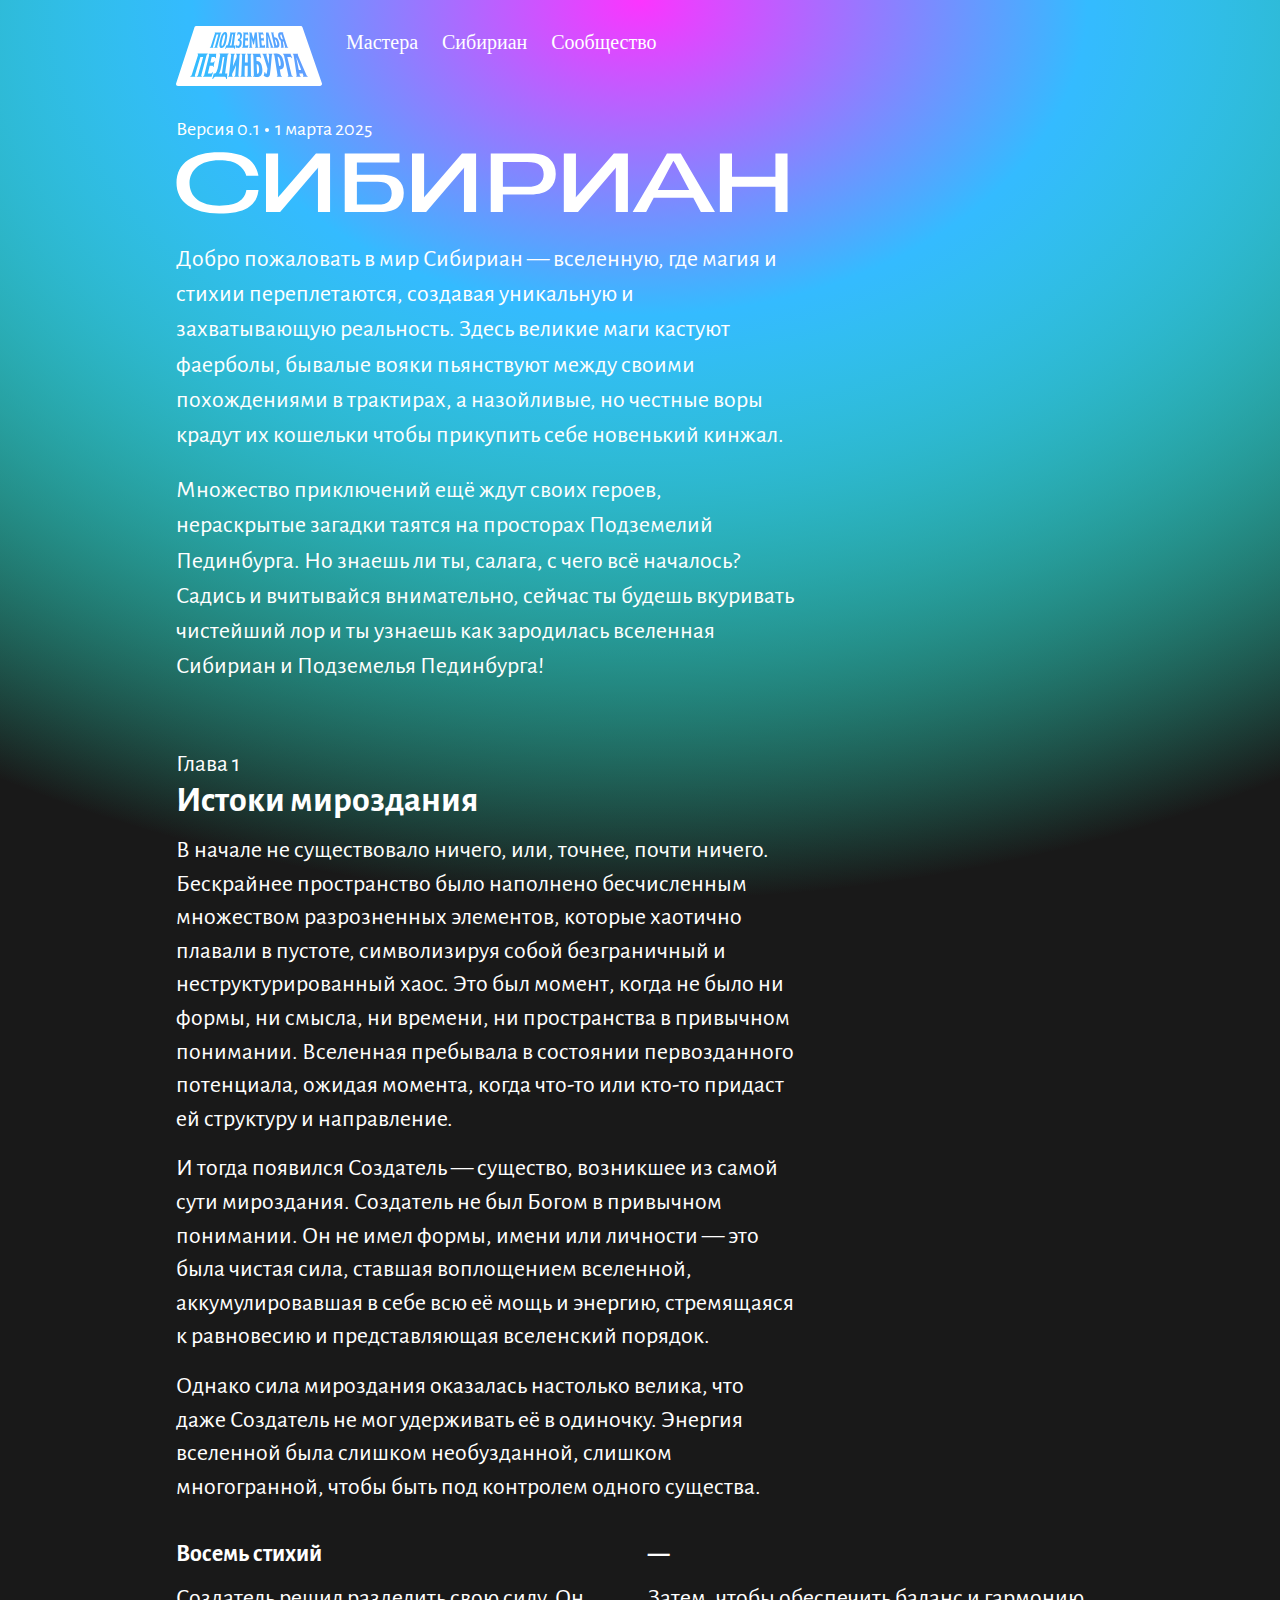
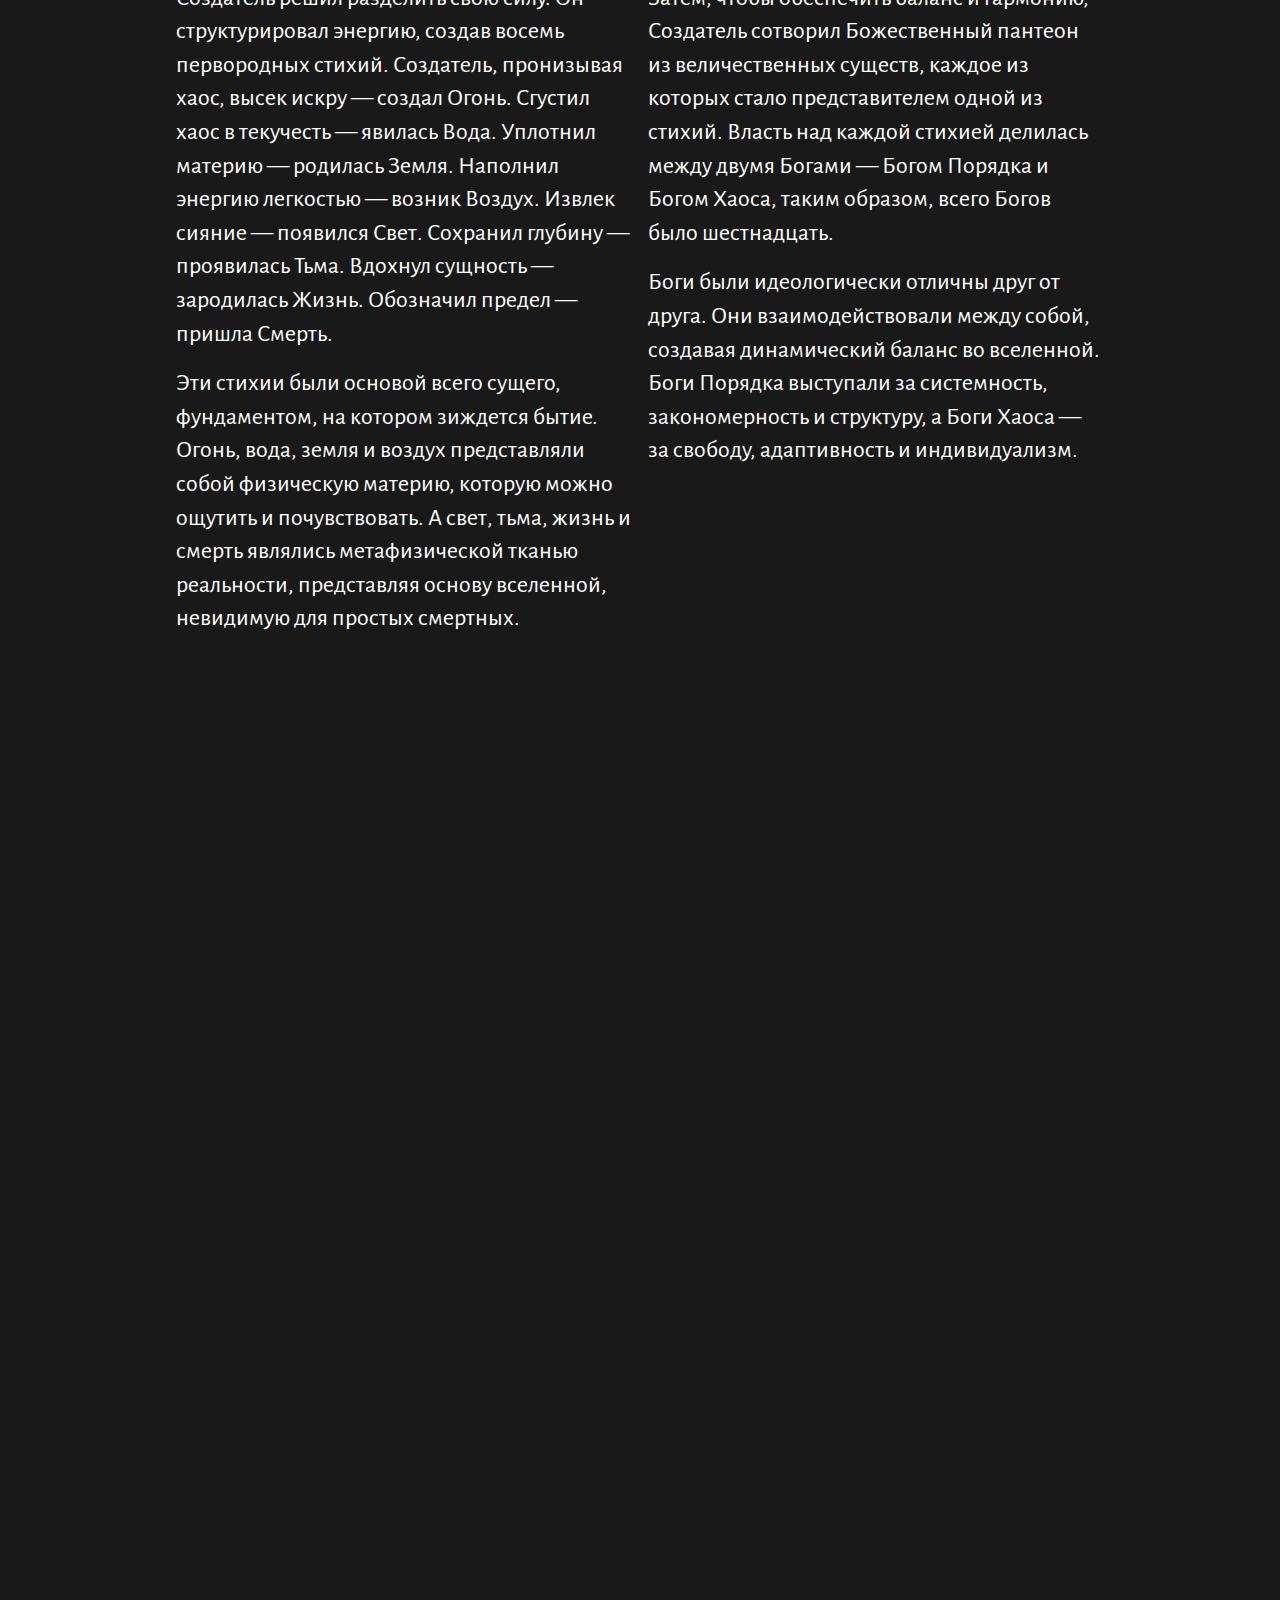
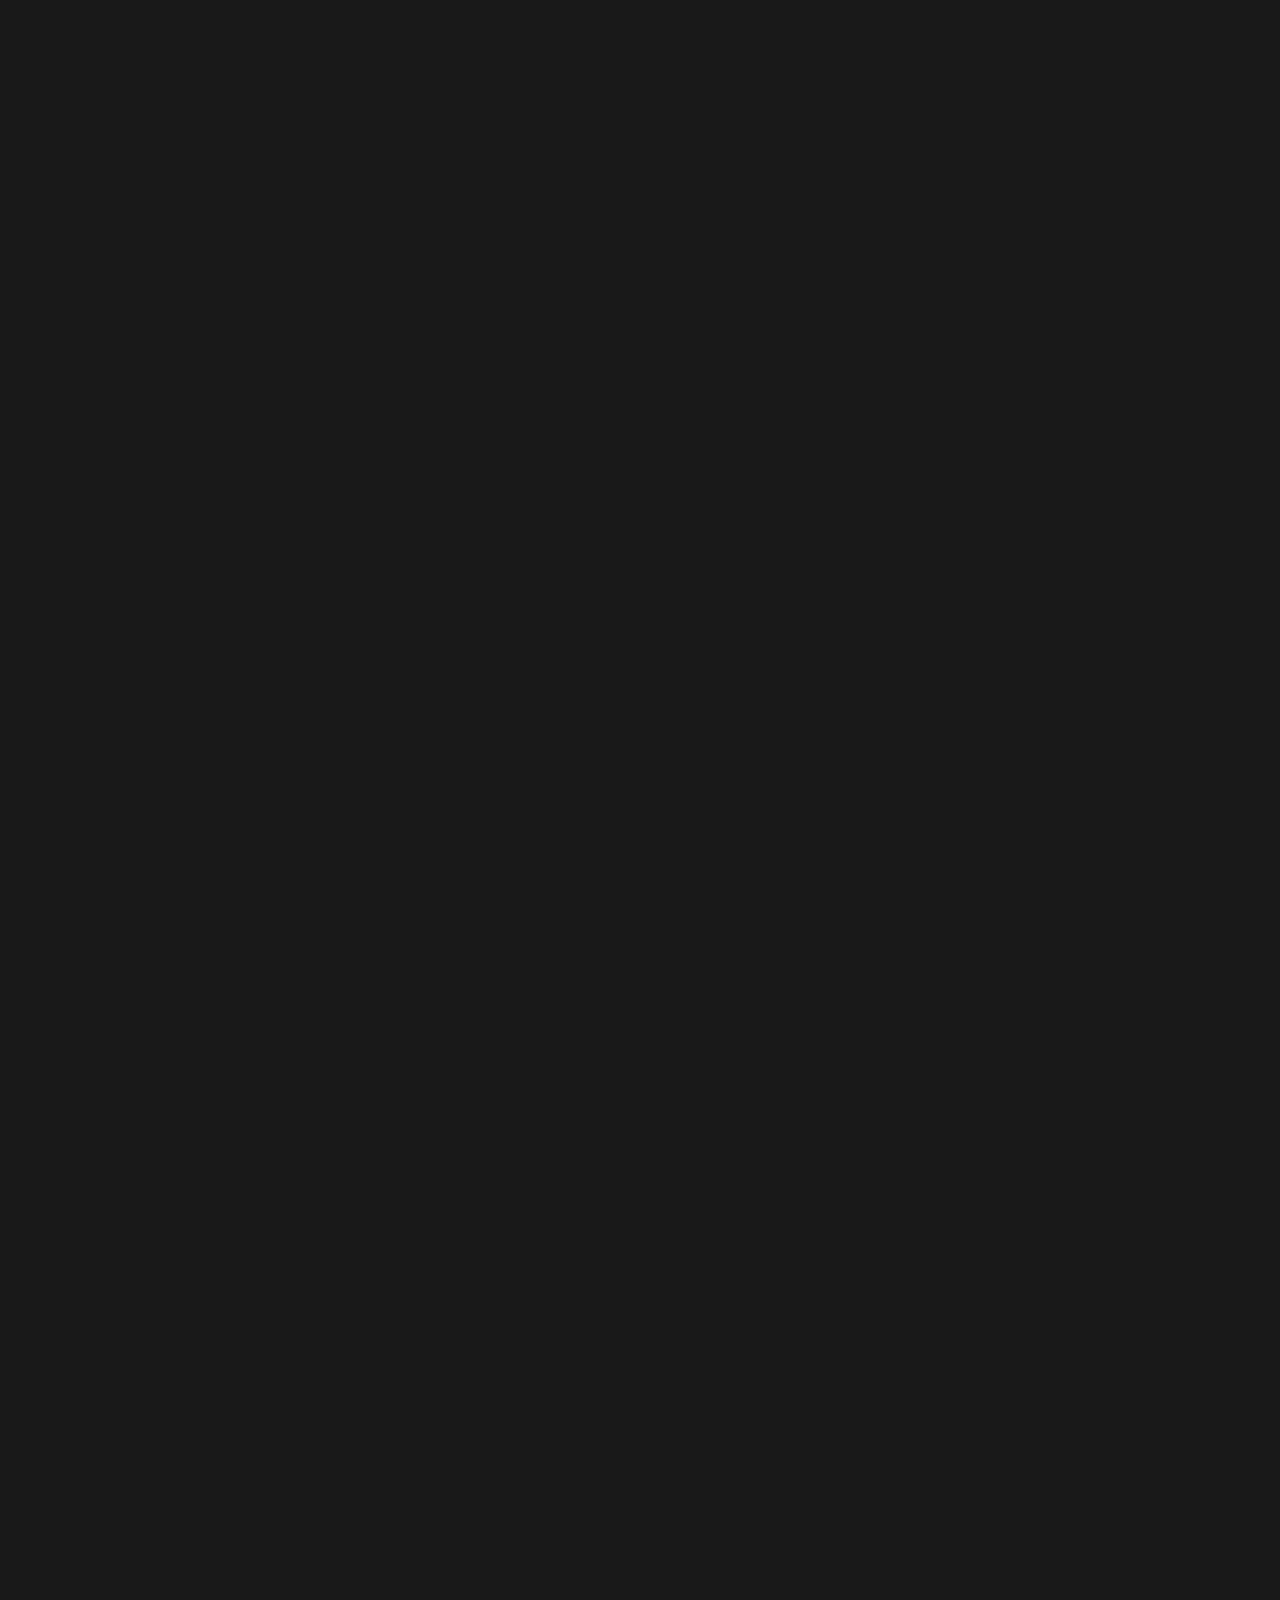
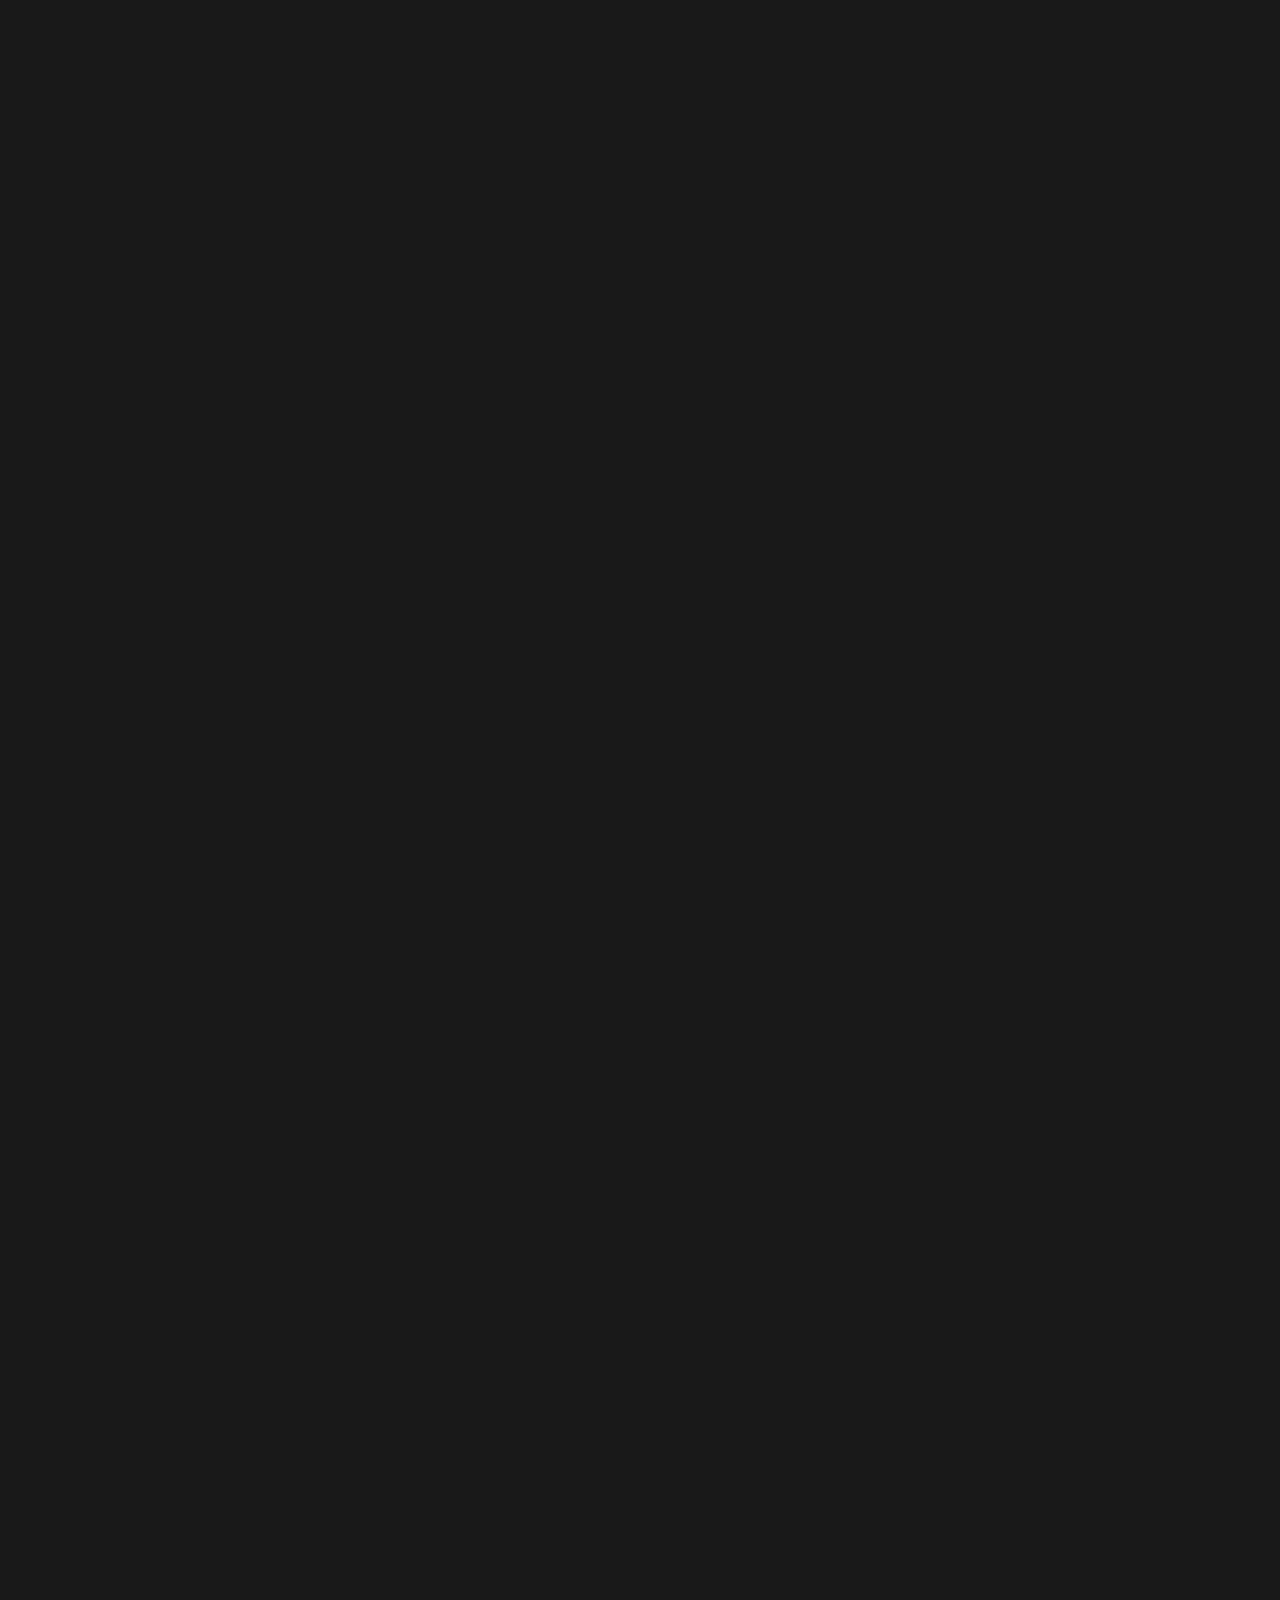
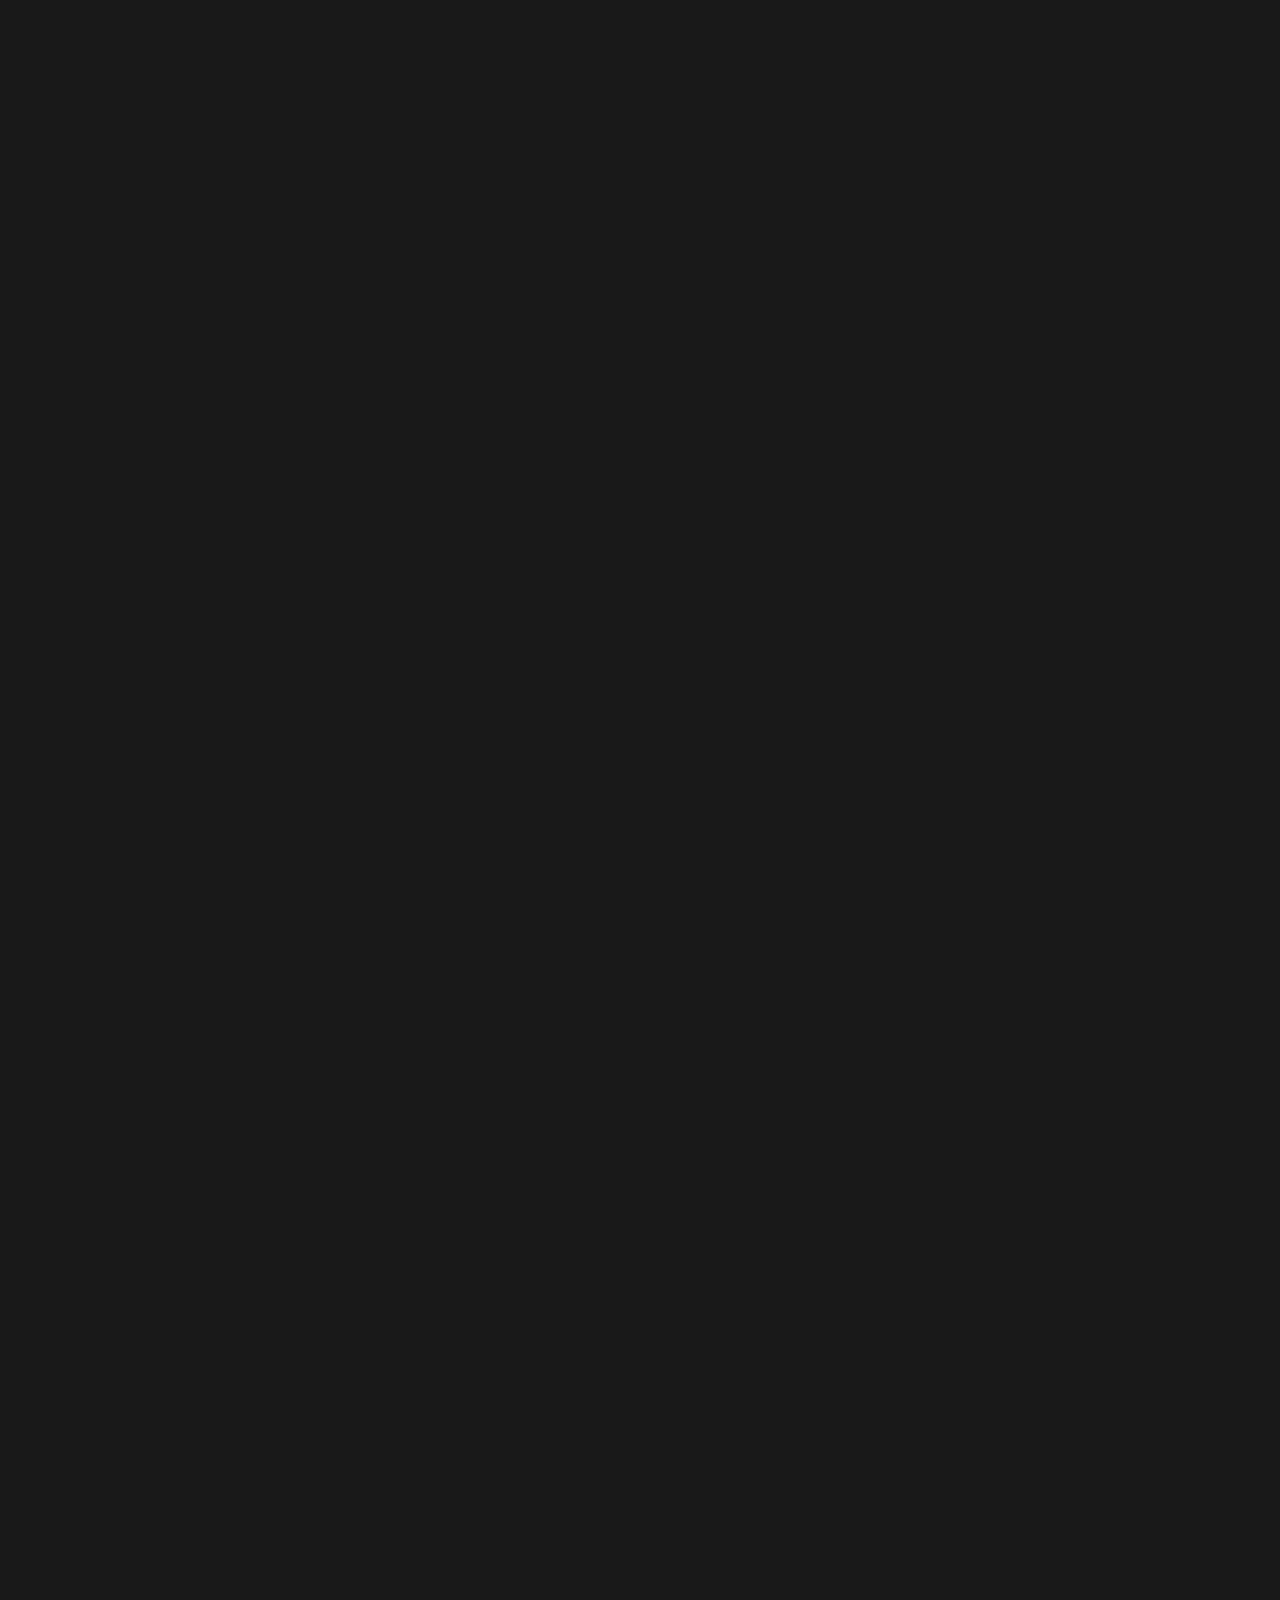
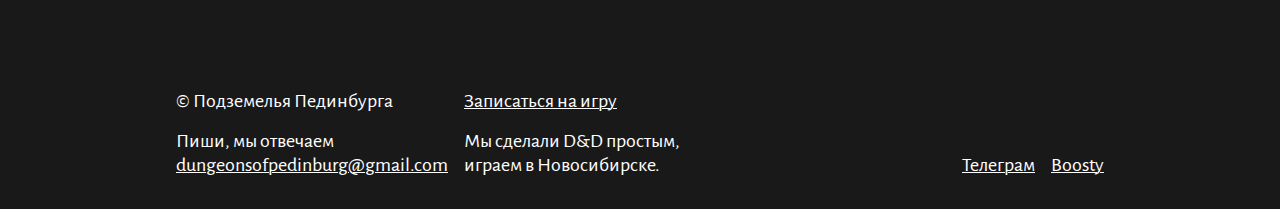
==== sibirian.html @ a7050372 "Add files via upload" ====
<!DOCTYPE html>
<html lang="ru">
<head>
    <meta charset="UTF-8">
    <meta name="viewport" content="width=device-width, initial-scale=1.0">
    <link rel="stylesheet" href="/styles/style.css">
    <link type="image/x-icon" href="/assets/img/favicon.svg" rel="shortcut icon">
    <script src="/scripts/script.js"></script>
    <title>Сибириан. Игровой сеттинг.</title>
</head>

<header class="header wrapper">
  <a class="header__logo" href="/index.html"><img  src="assets/img/logo.svg" alt="Логотип Подземелий Пединбурга"></a>

  <ul class="header__menu">
      <li class="header__menu-item"><a href="https://kakaulin.gitbook.io/dungeonsofpedinburg">Мастера</a></li>
      <li class="header__menu-item"><a href="/sibirian.html">Сибириан</a></li>
      <li class="header__menu-item"><a href="https://t.me/dungeonsofpedinburgcommunity">Сообщество</a></li>
  </ul>

  <button class="header__hamburger" type="button" aria-label="Открыть меню">
    <span class="header__hamburger-box">
      <span class="header__hamburger-inner"></span>
    </span>
  </button>
</header>

<body>
  <div class="gradient"></div>

  <section class="main wrapper animated">
    <div class="main__head">
        <ul class="main__caption">
            <li class="main__caption-item">Версия 0.1</li>
            <li class="main__caption-circle"></li>
            <li class="main__caption-item">1 марта 2025</li>
        </ul>
        <h1 class="main__h1" ><img src="/assets/img/main__h1.svg" alt="Сибириан"></h1>
    </div>

    <article class="main__lead">
        <p class="main__lead-item">Добро пожаловать в мир Сибириан — вселенную, где магия и стихии переплетаются, создавая уникальную и захватывающую реальность. Здесь великие маги кастуют фаерболы, бывалые вояки пьянствуют между своими похождениями в трактирах, а назойливые, но честные воры крадут их кошельки чтобы прикупить себе новенький кинжал.</p>
        <p class="main__lead-item">Множество приключений ещё ждут своих героев, нераскрытые загадки таятся на просторах Подземелий Пединбурга. Но знаешь ли ты, салага, с чего всё началось? Садись и вчитывайся внимательно, сейчас ты будешь вкуривать чистейший лор и ты узнаешь как зародилась вселенная Сибириан и Подземелья Пединбурга!</p>
    </article>
  </section>

  <section class="chapter wrapper animated">
    <div class="chapter__head">
        <p class="chapter__caption">Глава 1</p>
        <h2 class="chapter__h2">Истоки мироздания</h2>
    </div>

    <article class="chapter__text">
        <p class="chapter__text-item">В начале не существовало ничего, или, точнее, почти ничего. Бескрайнее пространство было наполнено бесчисленным множеством разрозненных элементов, которые хаотично плавали в пустоте, символизируя собой безграничный и неструктурированный хаос. Это был момент, когда не было ни формы, ни смысла, ни времени, ни пространства в привычном понимании. Вселенная пребывала в состоянии первозданного потенциала, ожидая момента, когда что-то или кто-то придаст ей структуру и направление.</p>
        <p class="chapter__text-item">И тогда появился Создатель — существо, возникшее из самой сути мироздания. Создатель не был Богом в привычном понимании. Он не имел формы, имени или личности — это была чистая сила, ставшая воплощением вселенной, аккумулировавшая в себе всю её мощь и энергию, стремящаяся к равновесию и представляющая вселенский порядок.</p>
        <p class="chapter__text-item">Однако сила мироздания оказалась настолько велика, что даже Создатель не мог удерживать её в одиночку. Энергия вселенной была слишком необузданной, слишком многогранной, чтобы быть под контролем одного существа.</p>

        <div class="chapter__column">
            <article class="chapter__column-block">
                <h3 class="chapter__h3">Восемь стихий</h3>
                <p class="chapter__text-item">Создатель решил разделить свою силу. Он структурировал энергию, создав восемь первородных стихий. Создатель, пронизывая хаос, высек искру — создал Огонь. Сгустил хаос в текучесть — явилась Вода. Уплотнил материю — родилась Земля. Наполнил энергию легкостью — возник Воздух. Извлек сияние — появился Свет. Сохранил глубину — проявилась Тьма. Вдохнул сущность — зародилась Жизнь. Обозначил предел — пришла Смерть.</p>
                <p class="chapter__text-item">Эти стихии были основой всего сущего, фундаментом, на котором зиждется бытие. Огонь, вода, земля и воздух представляли собой физическую материю, которую можно ощутить и почувствовать. А свет, тьма, жизнь и смерть являлись метафизической тканью реальности, представляя основу вселенной, невидимую для простых смертных.</p>
            </article>
            <article class="chapter__column-block">
                <h3 class="chapter__h3">—</h3>
                <p class="chapter__text-item">Затем, чтобы обеспечить баланс и гармонию, Создатель сотворил Божественный пантеон из величественных существ, каждое из которых стало представителем одной из стихий. Власть над каждой стихией делилась между двумя Богами — Богом Порядка и Богом Хаоса, таким образом, всего Богов было шестнадцать.</p>
                <p class="chapter__text-item">Боги были идеологически отличны друг от друга. Они взаимодействовали между собой, создавая динамический баланс во вселенной. Боги Порядка выступали за системность, закономерность и структуру, а Боги Хаоса — за свободу, адаптивность и индивидуализм.</p>
            </article>
        </div>
    </article>
  </section>

  <picture class="chapter-pic pic-animated">
    <source srcset="/assets/img/chapter-2.png" media="(min-width: 768px)">
    <img src="/assets/img/chapter-2(1080×1080).png" alt="Глава 2">
  </picture>

  <section class="chapter wrapper animated">
      <div class="chapter__head">
          <p class="chapter__caption">Глава 1</p>
          <h2 class="chapter__h2">Истоки мироздания</h2>
      </div>

      <article class="chapter__text">
          <p class="chapter__text-item">I love to do UX projects with complex user activities and/or high ergonomic requirements — the ones that require serious research and </p>
          <p class="chapter__text-item">I love to do UX projects with complex user activities and/or high ergonomic requirements — the ones that require serious research and </p>

          <div class="chapter__column">
              <article class="chapter__column-block">
                  <h3 class="chapter__h3">Восемь стихий</h3>
                  <p class="chapter__text-item">I love to do UX projects with complex user activities and/or high ergonomic requirements — the ones that require serious research and </p>
              </article>
              <article class="chapter__column-block">
                  <h3 class="chapter__h3">Восемь стихий</h3>
                  <p class="chapter__text-item">I love to do UX projects with complex user activities and/or high ergonomic requirements — the ones that require serious research and </p>
              </article>
          </div>
      </article>
  </section>

  <picture class="chapter-pic pic-animated">
    <source srcset="/assets/img/chapter-3.png" media="(min-width: 768px)">
    <img src="/assets/img/chapter-3(1080×1080).png" alt="Глава 3">
  </picture>

  <section class="chapter wrapper animated">
      <div class="chapter__head">
          <p class="chapter__caption">Глава 1</p>
          <h2 class="chapter__h2">Истоки мироздания</h2>
      </div>

    <article class="chapter__text">
        <p class="chapter__text-item">I love to do UX projects with complex user activities and/or high ergonomic requirements — the ones that require serious research and </p>
        <p class="chapter__text-item">I love to do UX projects with complex user activities and/or high ergonomic requirements — the ones that require serious research and </p>

        <div class="chapter__column">
            <article class="chapter__column-block">
                <h3 class="chapter__h3">Восемь стихий</h3>
                <p class="chapter__text-item">I love to do UX projects with complex user activities and/or high ergonomic requirements — the ones that require serious research and </p>
            </article>
            <article class="chapter__column-block">
                <h3 class="chapter__h3">Восемь стихий</h3>
                <p class="chapter__text-item">I love to do UX projects with complex user activities and/or high ergonomic requirements — the ones that require serious research and </p>
            </article>
        </div>
    </article>
  </section>

  <picture class="chapter-pic pic-animated">
    <source srcset="/assets/img/chapter-4.png" media="(min-width: 768px)">
    <img src="/assets/img/chapter-4(1080×1080).png" alt="Глава 4">
  </picture>

  <section class="chapter wrapper animated">
    <div class="chapter__head">
        <p class="chapter__caption">Глава 1</p>
        <h2 class="chapter__h2">Истоки мироздания</h2>
    </div>

    <article class="chapter__text">
        <p class="chapter__text-item">I love to do UX projects with complex user activities and/or high ergonomic requirements — the ones that require serious research and </p>
        <p class="chapter__text-item">I love to do UX projects with complex user activities and/or high ergonomic requirements — the ones that require serious research and </p>

        <div class="chapter__column">
            <article class="chapter__column-block">
                <h3 class="chapter__h3">Восемь стихий</h3>
                <p class="chapter__text-item">I love to do UX projects with complex user activities and/or high ergonomic requirements — the ones that require serious research and </p>
            </article>
            <article class="chapter__column-block">
                <h3 class="chapter__h3">Восемь стихий</h3>
                <p class="chapter__text-item">I love to do UX projects with complex user activities and/or high ergonomic requirements — the ones that require serious research and </p>
            </article>
        </div>
    </article>
  </section>

  <picture class="chapter-pic pic-animated">
    <source srcset="/assets/img/chapter-5.png" media="(min-width: 768px)">
    <img src="/assets/img/chapter-5(1080×1080).png" alt="Глава 5">
  </picture>
  
  <section class="chapter wrapper animated">
      <div class="chapter__head">
          <p class="chapter__caption">Глава 1</p>
          <h2 class="chapter__h2">Истоки мироздания</h2>
      </div>

      <article class="chapter__text">
          <p class="chapter__text-item">I love to do UX projects with complex user activities and/or high ergonomic requirements — the ones that require serious research and </p>
          <p class="chapter__text-item">I love to do UX projects with complex user activities and/or high ergonomic requirements — the ones that require serious research and </p>

          <div class="chapter__column">
              <article class="chapter__column-block">
                  <h3 class="chapter__h3">Восемь стихий</h3>
                  <p class="chapter__text-item">I love to do UX projects with complex user activities and/or high ergonomic requirements — the ones that require serious research and </p>
              </article>
              <article class="chapter__column-block">
                  <h3 class="chapter__h3">Восемь стихий</h3>
                  <p class="chapter__text-item">I love to do UX projects with complex user activities and/or high ergonomic requirements — the ones that require serious research and </p>
              </article>
          </div>
      </article>
  </section>

  <section class="author wrapper animated">
    <div class="author__head">
        <p>Версия 0.1</p>
        <img src="/assets/img/main__h1.svg" alt="Логотип Сибириана">
    </div>

    <div class="author__text">
      <p>Хаотичные Боги заключилизошла война ской энергии.</p>

      <div class="author__credit">
        <div class="author__credit-item">
          <p>Леша Какаулин</p>
          <p>Менеджер, дизайнер и автор</p>
        </div>
        
        <div class="author__credit-item">
          <p>Леша Какаулин</p>
          <p>Менеджер, дизайнер и автор</p>
        </div>
      </div>
    </div>
  </section>
</body>

<footer class="footer wrapper">
  <div class="footer__copyright">
    <p>© Подземелья Пединбурга</p>
    <p>
      Пиши, мы отвечаем <br>
      <a href="mailto:dungeonsofpedinburg@gmail.com">
        dungeonsofpedinburg@gmail.com
      </a>
    </p>
  </div>

  <div class="footer__address">
    <p>
      <a href="https://kakaulin.gitbook.io/dungeonsofpedinburg">Записаться на игру</a>
    </p>
    <p>
      Мы сделали D&D простым,
      <br>
      играем в Новосибирске.
    </p>
  </div>

  <ul class="footer__social">
    <li>
      <a href="https://t.me/dungeonsofpedinburg">Телеграм</a>
    </li>
    <li>
      <a href="https://boosty.to/dungeonsofpedinburg">Boosty</a>
    </li>
  </ul>
</footer>
</html>
---- styles/style.css ----
:root {
  --bgColor: #191919;
  --baseColor: #FFFFFF;
  --linkColor: #CC3FFF;
}

@font-face {
  font-family: "Nodesto Cyrillic";
  src: url("/fonts/Nodesto-Cyrillic.ttf") format("truetype");
  font-style: normal;
  font-weight: 400;
}
  
@font-face {
  font-family: "Alegreya Sans";
  src: url("/fonts/AlegreyaSans-Regular.ttf") format("truetype");
  font-style: normal;
  font-weight: 400;
}
  
@font-face {
  font-family: "Alegreya Sans";
  src: url("/fonts/AlegreyaSans-Medium.ttf") format("truetype");
  font-style: normal;
  font-weight: 500;
}
  
@font-face {
  font-family: "Alegreya Sans";
  src: url("/fonts/AlegreyaSans-Bold.ttf") format("truetype");
  font-style: normal;
  font-weight: 700;
}
  
@font-face {
  font-family: "Roboto Flex";
  src: url("/fonts/RobotoFlex-VariableFont.ttf") format("truetype-variations");
  font-style: normal;
  font-weight: 660;
}

html {
    -moz-text-size-adjust: none;
    -webkit-text-size-adjust: none;
    text-size-adjust: none;
}

body {
  font-family: "Alegreya Sans";
  color:  var(--baseColor);
  font-size: 1.5em;
  line-height: 1.4em;
  background-color: var(--bgColor);
}

*, *::before, *::after {
  box-sizing: border-box;
}

body,
h1,
h2,
h3,
h4,
p,
ul,
ol,
li,
figure,
blockquote,
dl,
dd {
  margin: 0;
  padding: 0;
}
  
ul,
ol {
  list-style: none;
}

a {
  text-decoration: none;
}

a,
a:visited,
a:hover,
a:active {
  color: inherit;
}
  
img,
picture,
video,
svg {
  display: block;
  max-width: 100%;
  height: auto;
}
  
input,
textarea,
select,
button {
  font: inherit;
}

* p {
  margin-top: 1rem;
}




h2 {
  font-size: calc((((1rem / 2) * 3) / 2) * 3);
  line-height: 1em;
}

h3 {
  font-size: calc((1rem / 2) * 3);
  line-height: 1em;
}

.wrapper {
  max-width: 1420px;
  margin: 0 13.75vw;
}

.gradient {
  position: absolute;
  top: 0;
  left: 0;
  width: 100%;
  height: 100vh;
  z-index: -1;

  background: radial-gradient(ellipse 100% 100% at top, #FC34FF, #18DB4C 40%, transparent 100%);
  transition: opacity 6s linear;
}




.header {
  display: flex;
  align-items: flex-start;
  margin-top: 1.65rem;
  gap: 1.5rem;
}

.header * {
  display: flex;
}

.header__logo {
  min-width: 146px;
}

.header__logo:hover{
  content: url("/assets/img/logo_hover.svg");
}

.header__menu {
  gap: 1.5rem;
}

.header__menu-item {
  font-size: 1.25rem;
  font-weight: 500;
}

.header__menu-item:hover {
  color: var(--bgColor);
}





.main * {
  display: flex;
}

.main, .main__head,
.main__lead {
  flex-direction: column;
}

.main {
  align-items: flex-start;
  aspect-ratio: 16 / 9;
}

.main p {
  margin: 0;
}

.main__head {
  gap: 0.33rem;
  margin-top: 1.66rem;
}

.main__caption {
  align-items: center;
  gap: 0.33rem;
}

.main__caption-item {
  font-size: 1.25rem;
}

.main__caption-circle {
  background-color: var(--baseColor);
  width: 4px;
  height: 4px;
  border-radius: 50%;
}

.main__h1 img{
  width: 66%;
}

.main__lead {
  align-items: flex-start;
  gap: 1.25rem;
  width: calc((8/ 12) * 100%);
}

.main__lead p:first-child {
  margin-top: 1.75rem;
}

.main__lead-item {
  font-size: 1.5rem;
  line-height: 2.2rem;
}




.chapter-pic {
  display: block;
  width: 100vw;
  height: auto;
  margin-top: 4rem;
  object-fit: cover;
}




.chapter {
  margin-top: 4rem;
}

.chapter__text {
  width: 100%;
}

.chapter__text-item {
  width: calc((8 / 12) * 100%);
}

.chapter__column {
  display: flex;
  flex-direction: row;
  gap: 1rem;
  width: 100%;
  margin-top: 2.33rem;
}

.chapter__column-block {
  width: calc((6 / 12) * 100%);
  align-self: flex-start;
}

.chapter__column-block .chapter__text-item {
  width: 100%;
}




.author,
.author__head,
.author__text,
.author__credit,
.author__credit-item {
  display: flex;
}

.author__text {
  flex-direction: row;
}

.author,
.author__head,
.author__credit,
.author__credit-item {
  flex-direction: column;
}

.author {
  align-items: flex-start;
  padding: 1.5rem;
  border-radius: 0.16rem;
  border-color: var(--baseColor);
  border-width: 0.075rem;
  border-style: solid;
  gap: 1rem;
  max-width: 100%;
  margin-top: 4rem;
}

.author p {
  margin: 0;
}

.author__head {
  width: 100%;
  gap: 0.33rem;
}

.author__head img{
  width: 60%;
}

.author__text {
  width: 100%;
  margin-top: 1rem;
  gap: 1rem;
}

.author__text p:first-child {
  width: calc((8/ 12) * 100%);
}

.author__credit{
  gap: 1rem;
}

.author__credit-item *{
  flex-grow: 1;
}

.author__credit-item p:first-child{
  font-weight: 600;
}




.footer {
  margin-top: 4rem;
  margin-bottom: 2rem;
  font-size: 1.25rem;
  line-height: 1.5rem;
  display: grid;
  grid-template-columns: max-content max-content 1fr;
  column-gap: 1rem;
}

.footer * + p {
  margin-top: 1rem;
}

.footer__social {
  display: grid;
  grid-auto-flow: column;
  grid-auto-columns: max-content; /* Автоматически создаём колонки по количеству ссылок с шириной по их содержимому */
  column-gap: 1rem;
}

.footer a{
  text-decoration: underline;
  text-decoration-thickness: 1px
}

.footer a:hover {
  color: var(--linkColor);
}





.animated {
  opacity: 0;
  transform: translateY(32px);
  transition: opacity 1s ease, transform 1s ease;
}

.animated.visible {
  opacity: 1;
  transform: translateY(0);
}

.pic-animated {
  opacity: 0;
  transition: opacity 1s ease, transform 1s ease;
}

.pic-animated.visible {
  opacity: 1;
}




@media (width >= 1400px) {

}

@media (width <= 1200px) {
  .author__text {
    
    flex-direction: column;
  }

  .author__text p:first-child {
    width: 100%;
  }

  .author__credit {
    flex-direction: row;
  }

  .author__credit-item {
    width: calc((4/ 12) * 100%);;
  }
}


@media (width >= 960px) {
  .footer__social {
    align-content: end;
    justify-self: end;
  }

  .header .header__hamburger {
    display: none;
  }
}

@media (width <= 959px) {
  .chapter__column {
    flex-direction: column;
  }

  .chapter__column-block {
    width: 70%;
  }

  .wrapper {
    margin: 0 4vw;
  }

  .header__menu-item:hover {
    color: var(--linkColor);
  }

  .header {
    margin-top: 1.65rem;
  }

  .header .header__hamburger {
    display: none;
  }

  .footer {
    grid-template-columns: 1fr; /* Меняем сетку на 1 колонку и N рядов с отступом в 1.25em */
    grid-auto-rows: min-content;
    row-gap: 1.25em;
  }
}




@media (width <= 679px) {

  .chapter__text-item {
    width: 100%;
  }

  .chapter__column-block {
    width: 100%;
  }

  .main__h1 img{
    width: 90%;
  }

  .main__lead {
    width: calc((10/ 12) * 100%);
  }

  .header .header__hamburger {
    display: block;
  }

  .header__menu-item:hover {
    color: var(--linkColor);
  }

  .header {
    margin-top: 1.65rem;
  }

  .header__hamburger-inner,
  .header__hamburger-inner::before,
  .header__hamburger-inner::after {
      width: 80%; /* Подогнать ширину, чтобы не выходило за границы */
      height: 5px; /* Сделать линии тоньше, если нужно */
  }

  /* Контейнер header с равномерным распределением логотипа и кнопки */
  .header {
    display: flex;
    align-items: center;
    justify-content: space-between;
    margin-top: 1.65rem;
    gap: 1.5rem;
    position: relative;
  }

  /* Бургер-кнопка всегда квадратная и масштабируемая, но не более 60px */
  .header__hamburger {
    width: 60px;
    height: 60px;
    aspect-ratio: 1 / 1;
    display: flex;
    align-items: center;
    justify-content: center;
    background: none;
    border: none;
    cursor: pointer;
    position: relative;
    z-index: 101;
    padding: 0;
  }

  /* Масштабируемые линии бургера */
  .header__hamburger-box {
    width: 100%;  /* Наследует ширину от .header__hamburger */
    height: 100%; /* Наследует высоту от .header__hamburger */
    position: relative;
    display: flex;
    flex-direction: column;
    justify-content: center;
    align-items: center;
  }

  .header__hamburger-inner,
  .header__hamburger-inner::before,
  .header__hamburger-inner::after {
    width: 100%;
    height: 2px;
    background: white;
    position: absolute;
    transition: all 0.3s ease;
    border-radius: 0;
  }

  .header__hamburger-inner {
    position: relative;
  }

  .header__hamburger-inner::before,
  .header__hamburger-inner::after {
    content: "";
    display: block;
  }

  .header__hamburger-inner::before {
    top: -12px;
  }

  .header__hamburger-inner::after {
    top: 12px;
  }

  /* Анимация бургера в крестик */
  .header__hamburger.active .header__hamburger-inner {
    background: transparent;
  }

  .header__hamburger.active .header__hamburger-inner::before {
    transform: rotate(45deg);
    top: 0;
  }

  .header__hamburger.active .header__hamburger-inner::after {
    transform: rotate(-45deg);
    top: 0;
  }

  /* Выезжающее меню */
  .header__menu {
    position: fixed;
    top: 0;
    right: -100%;
    width: 100%;
    height: 100vh;
    background: var(--bgColor);
    display: flex;
    flex-direction: column;
    align-items: center;
    justify-content: center;
    gap: 2rem;
    padding: 2rem;
    transition: right 0.3s ease;
    z-index: 100;
  }

  .header__menu.active {
    right: 0;
  }

}
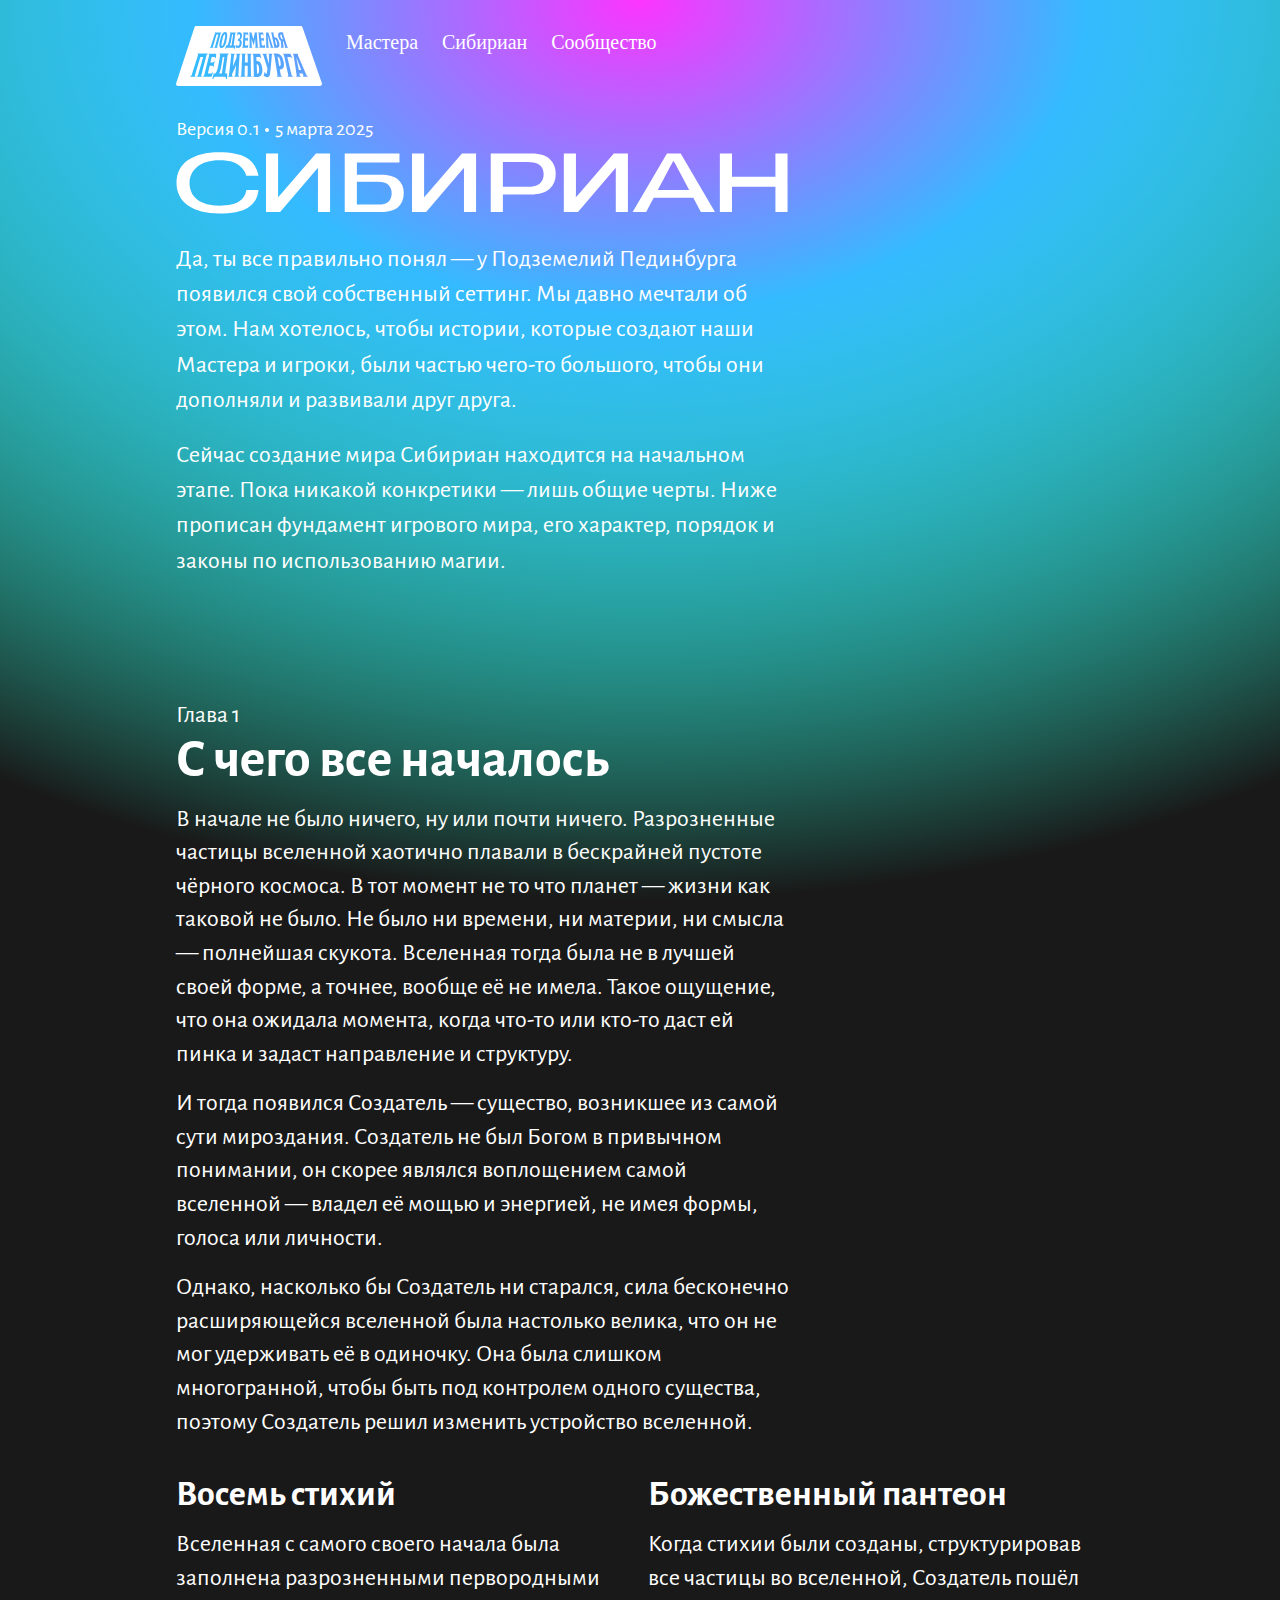
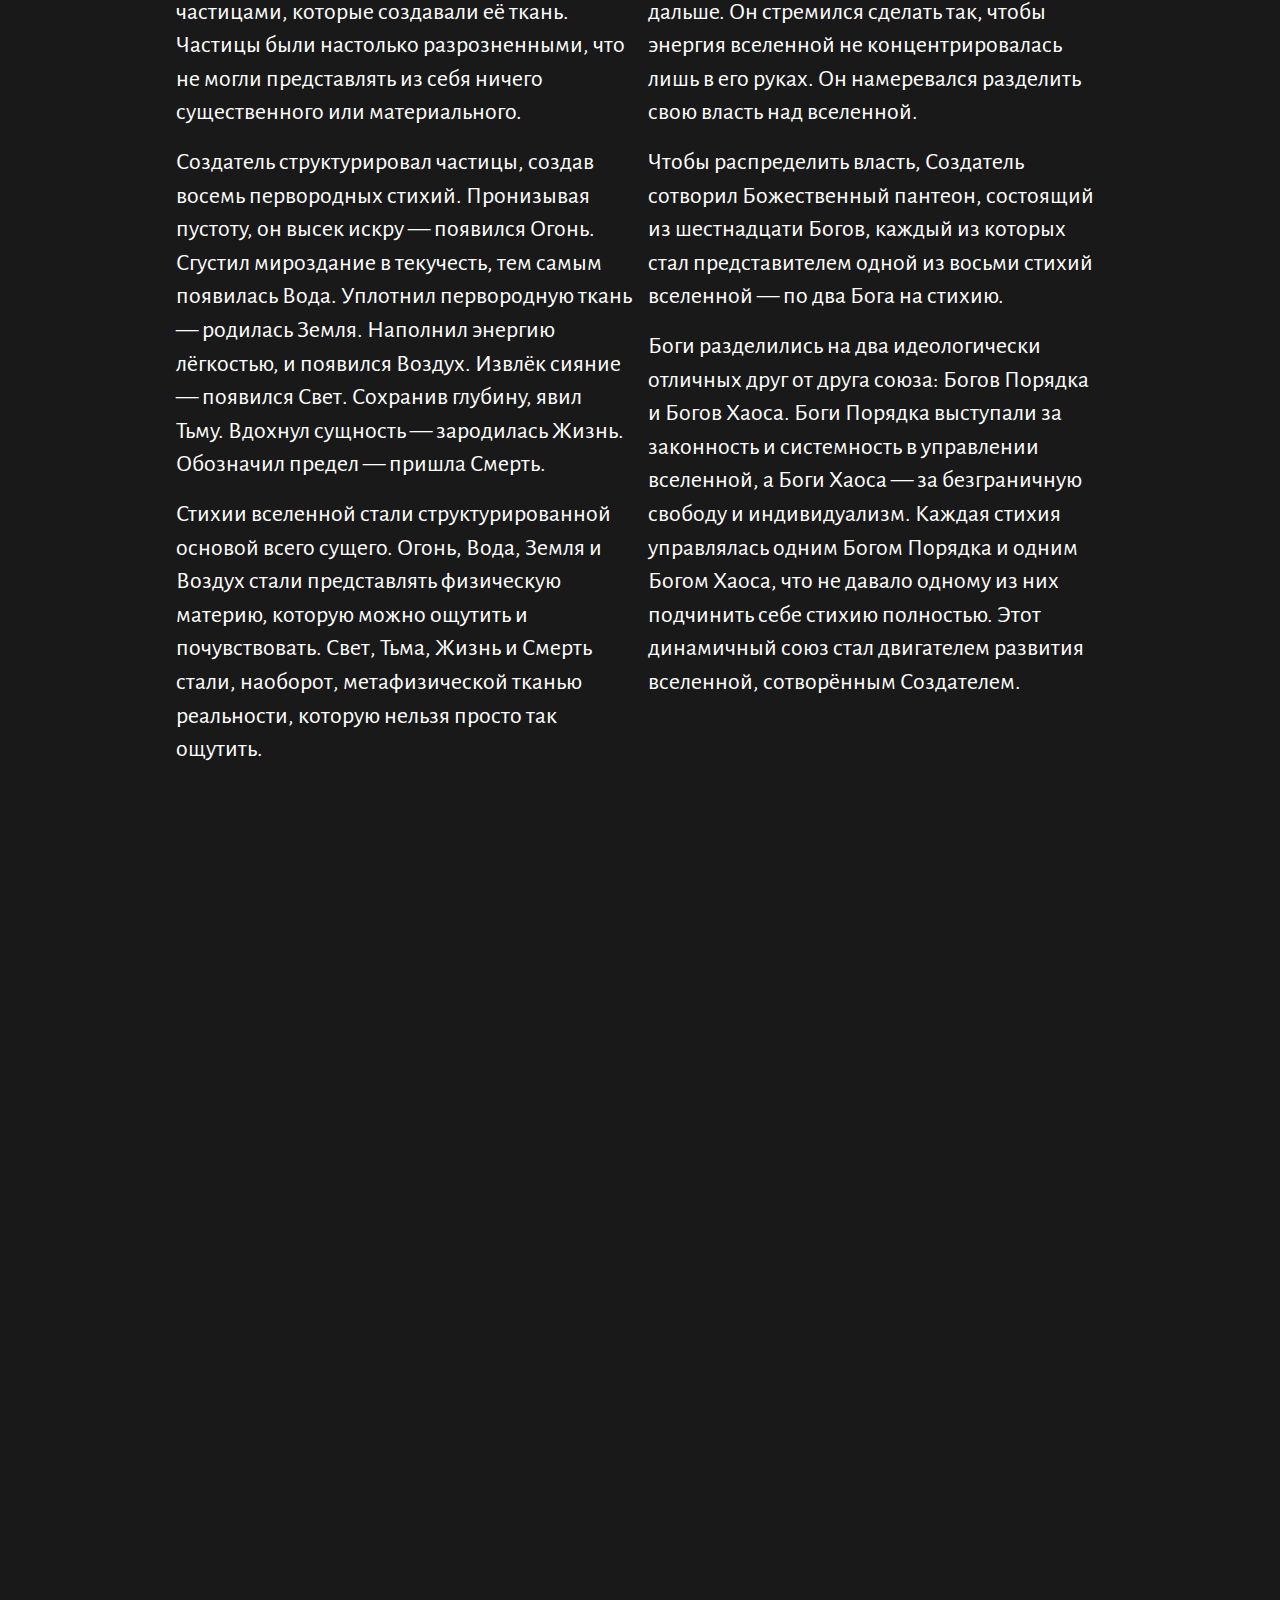
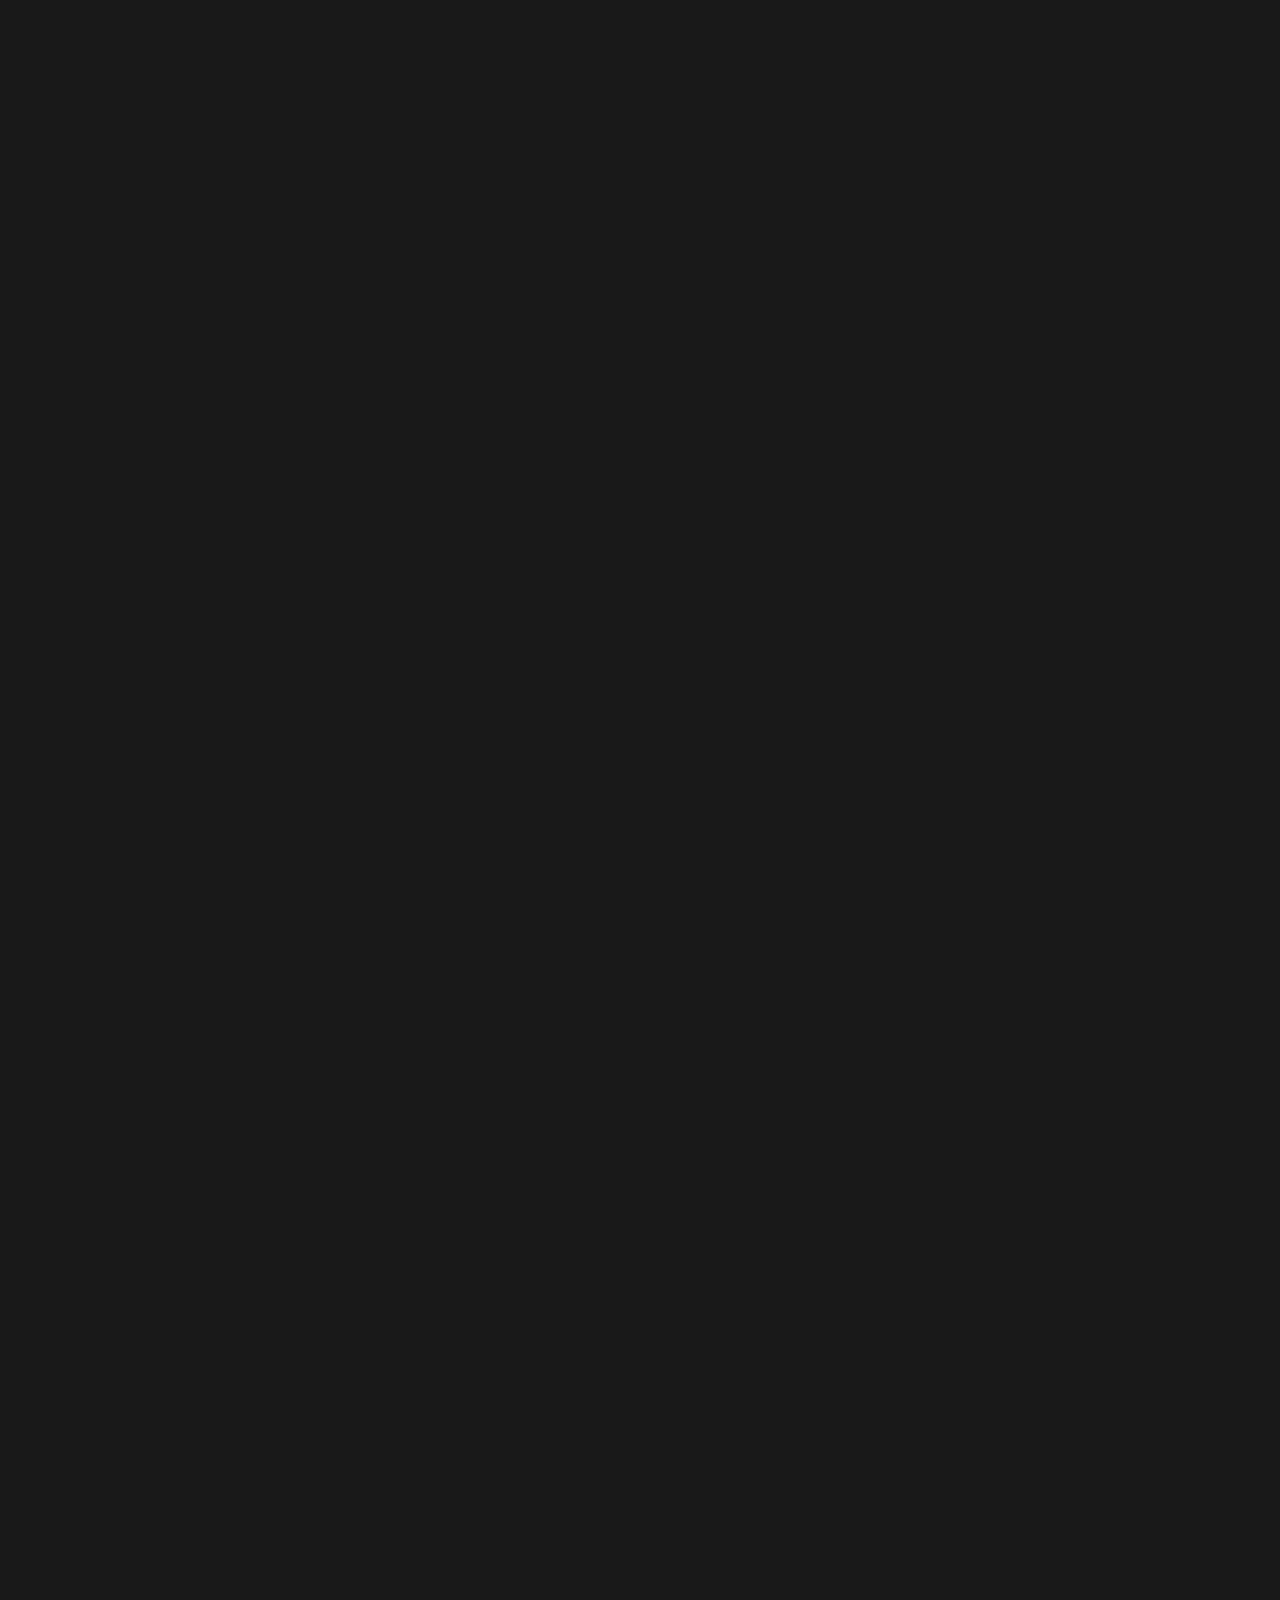
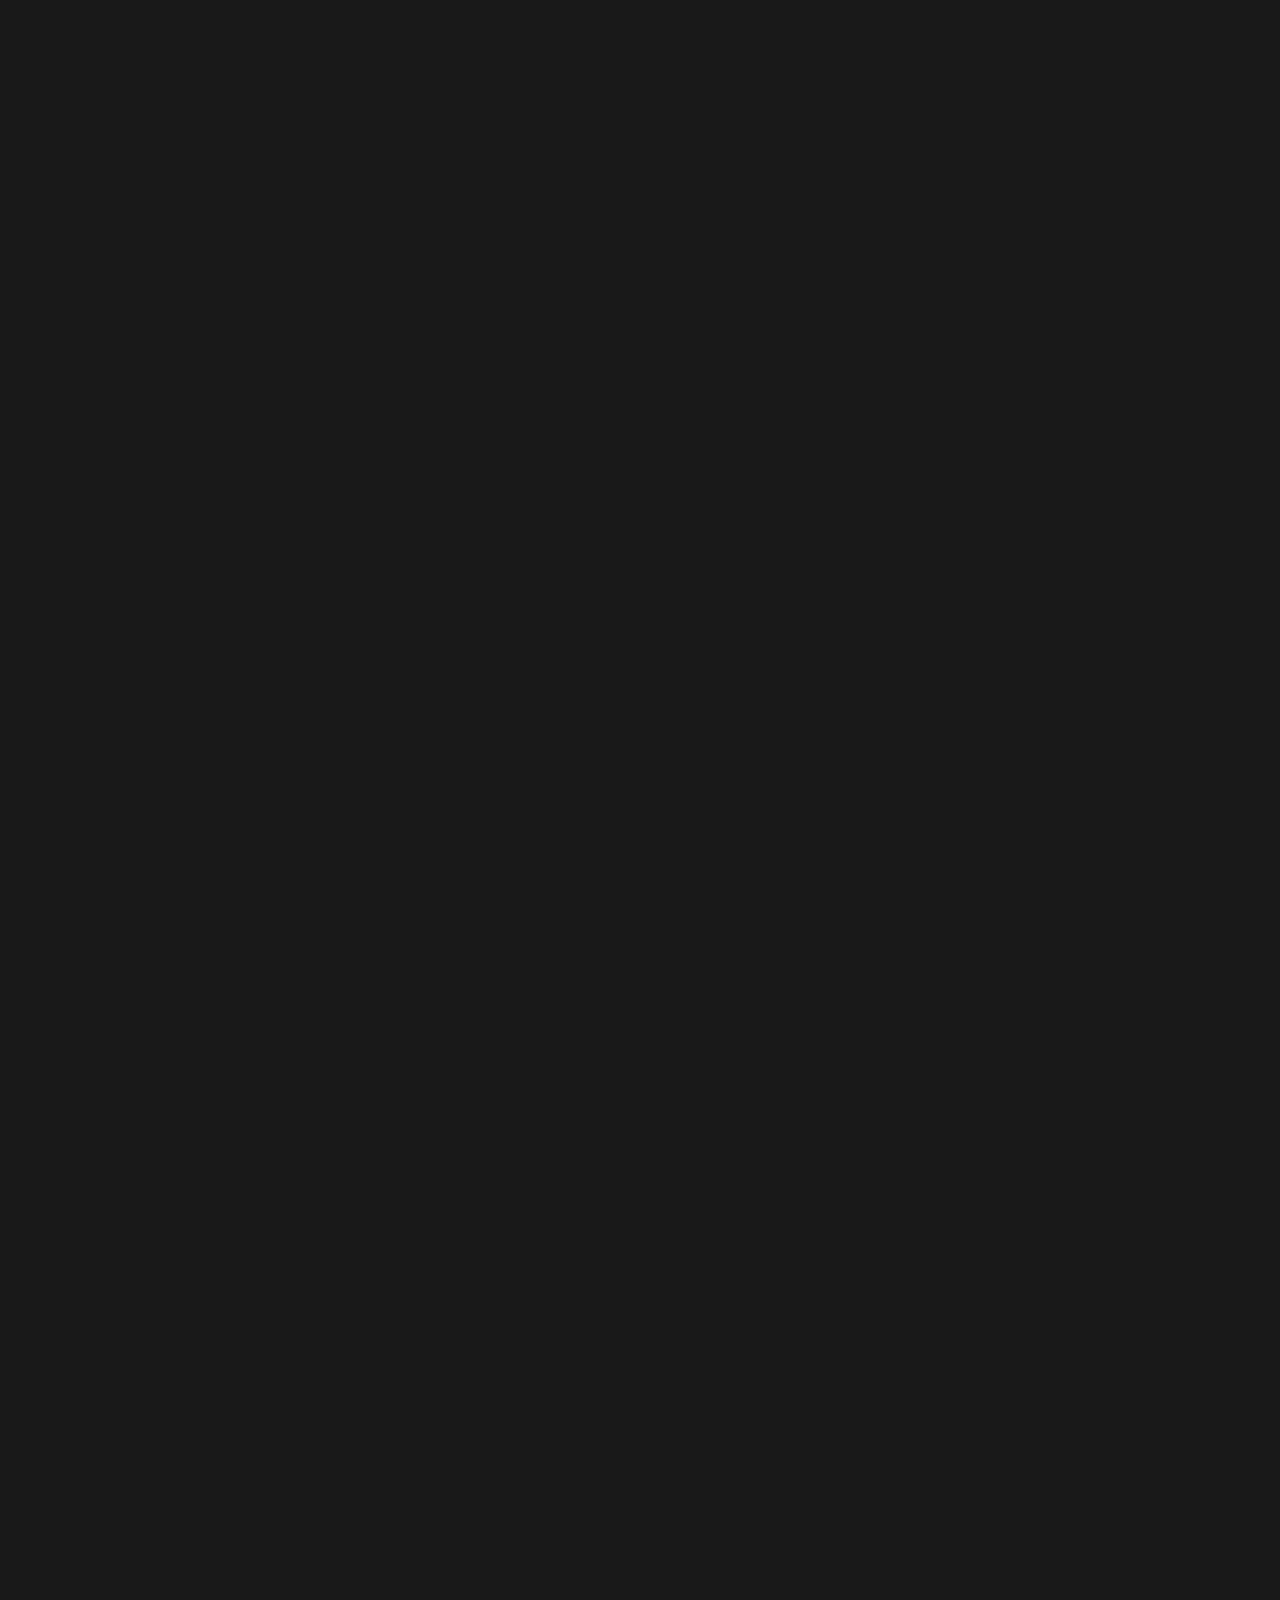
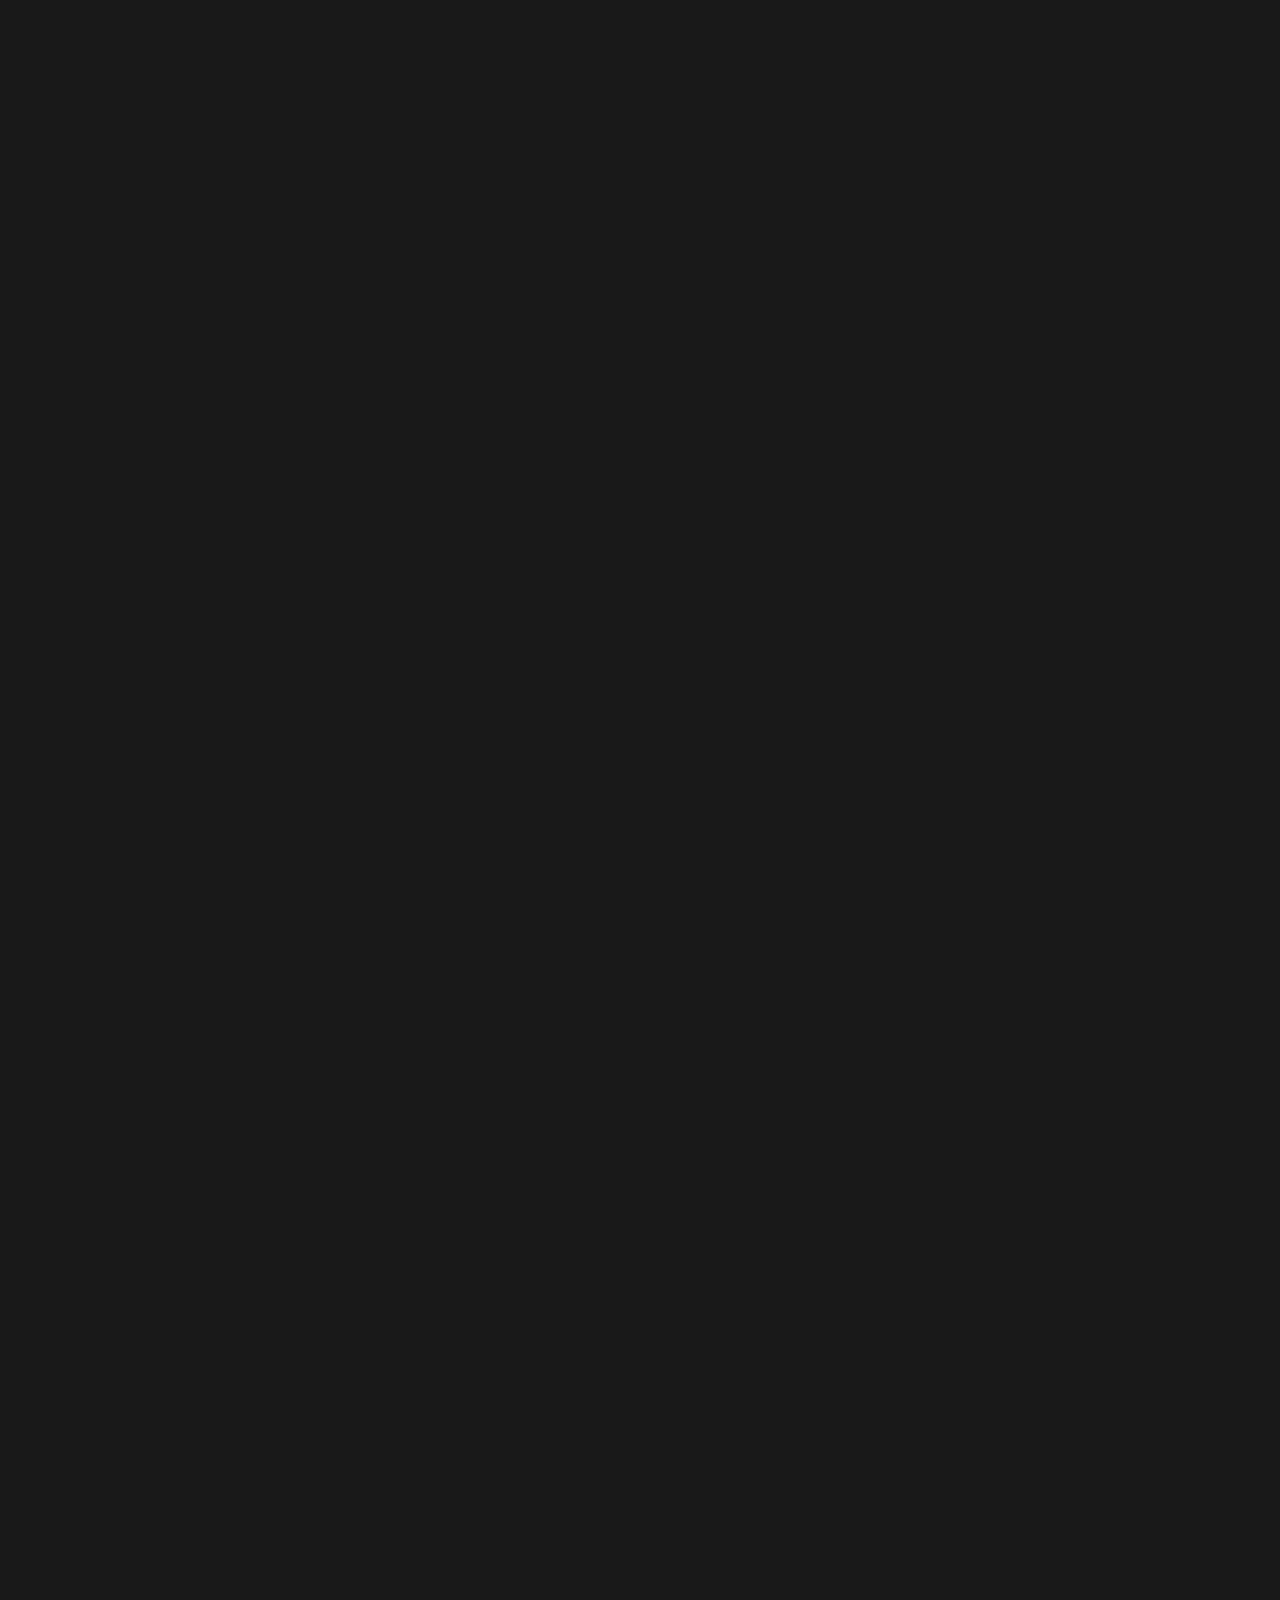
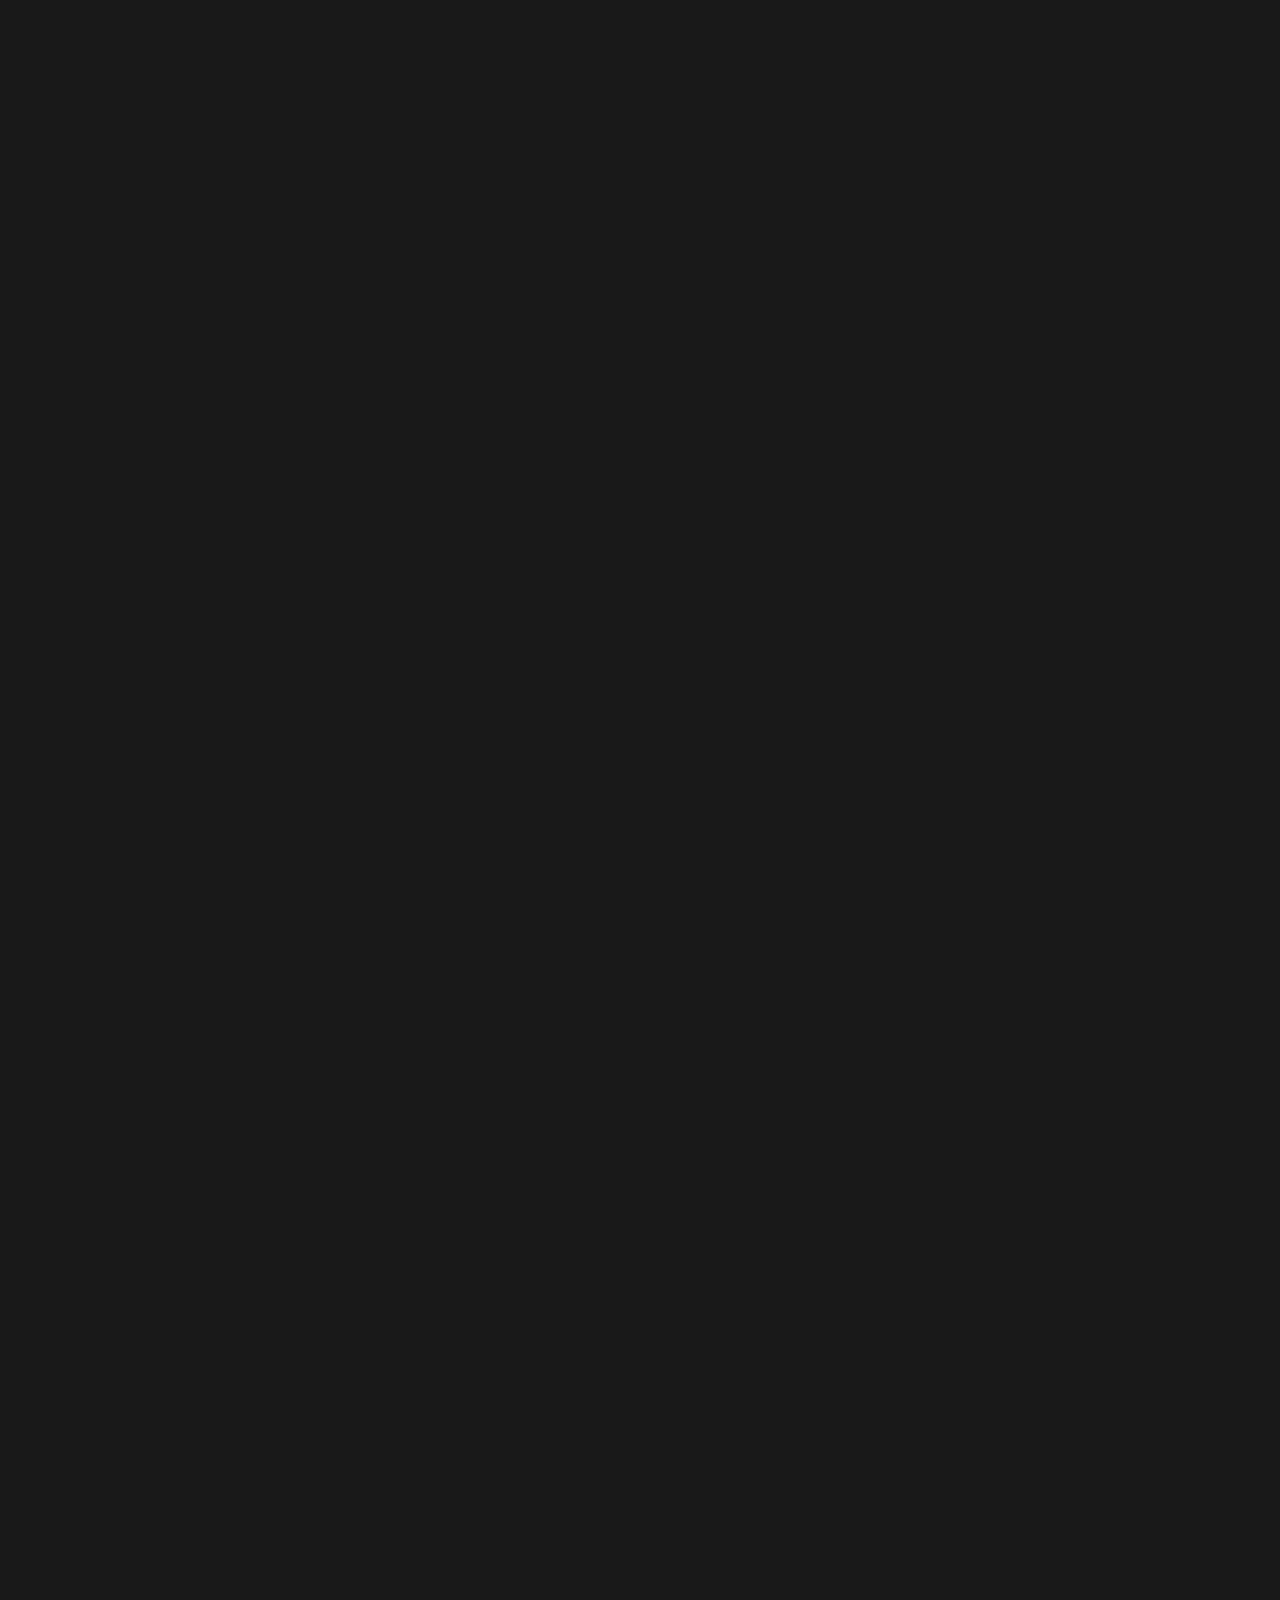
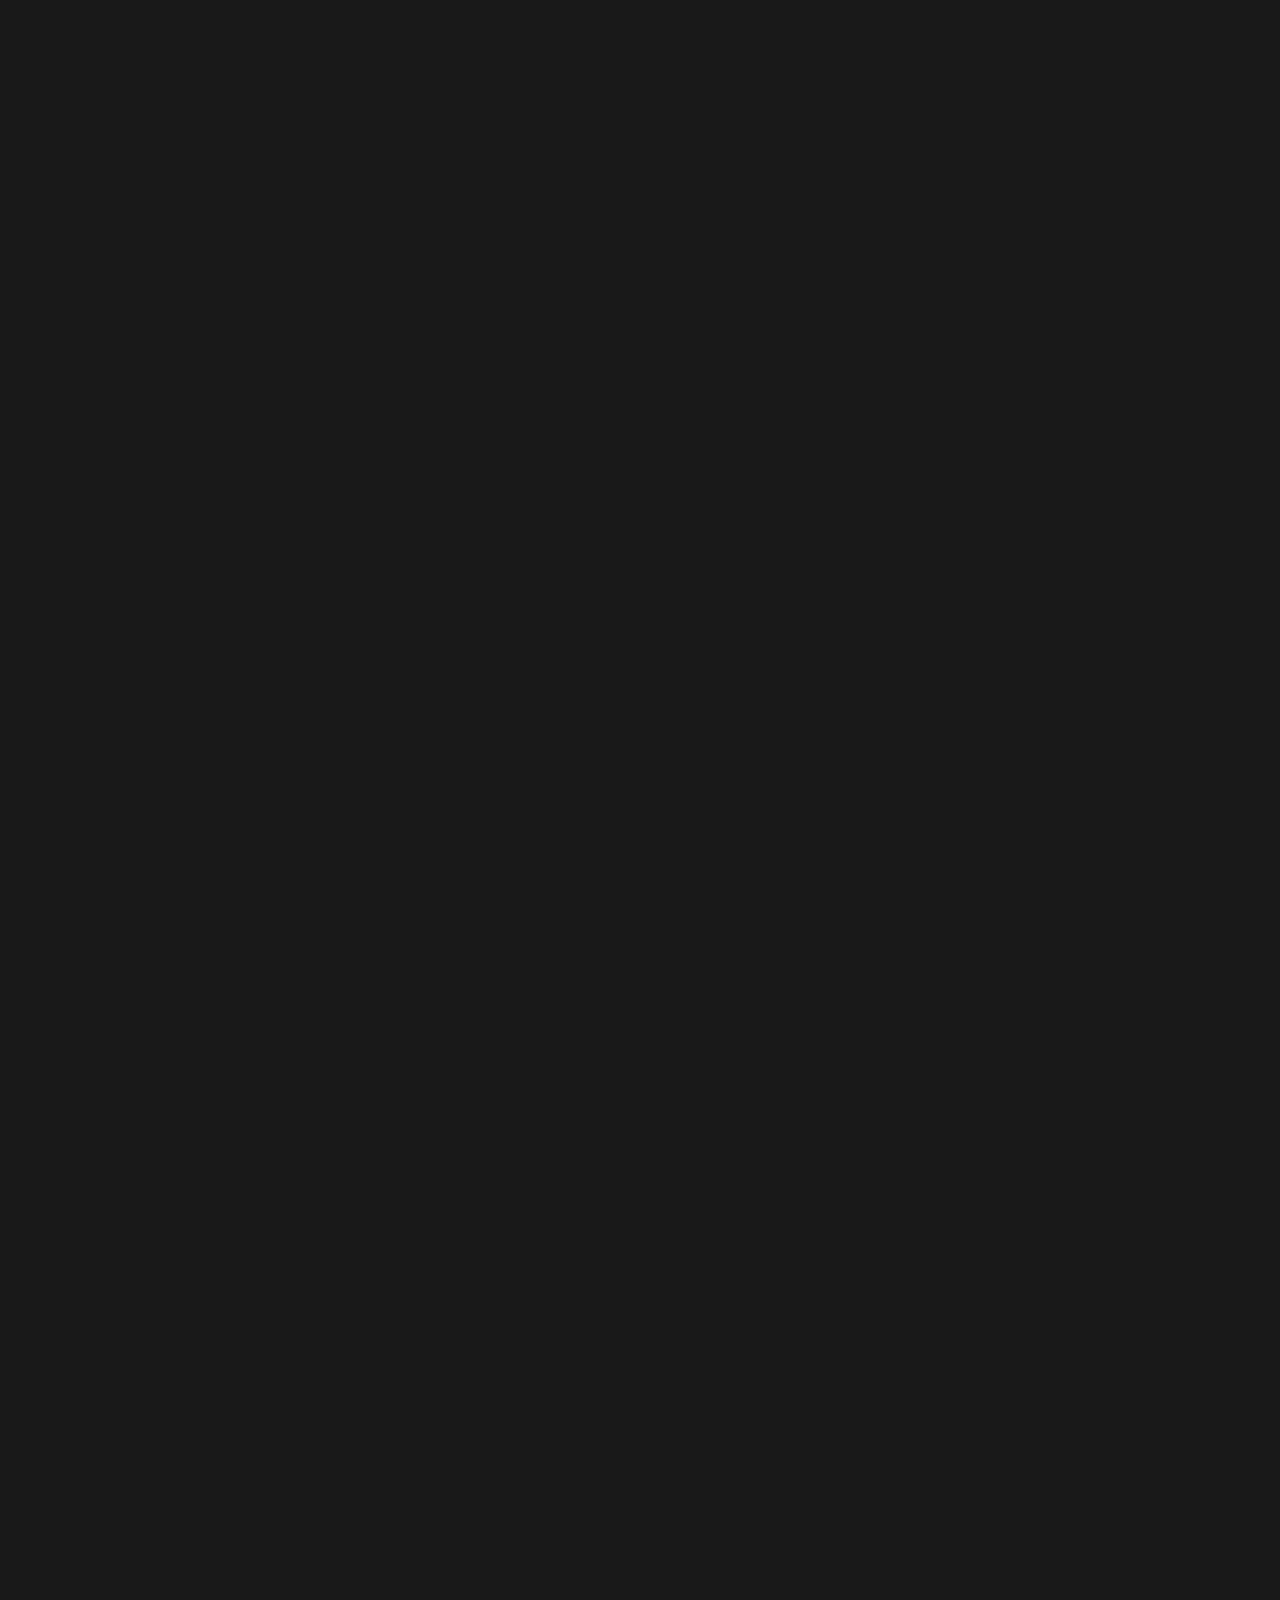
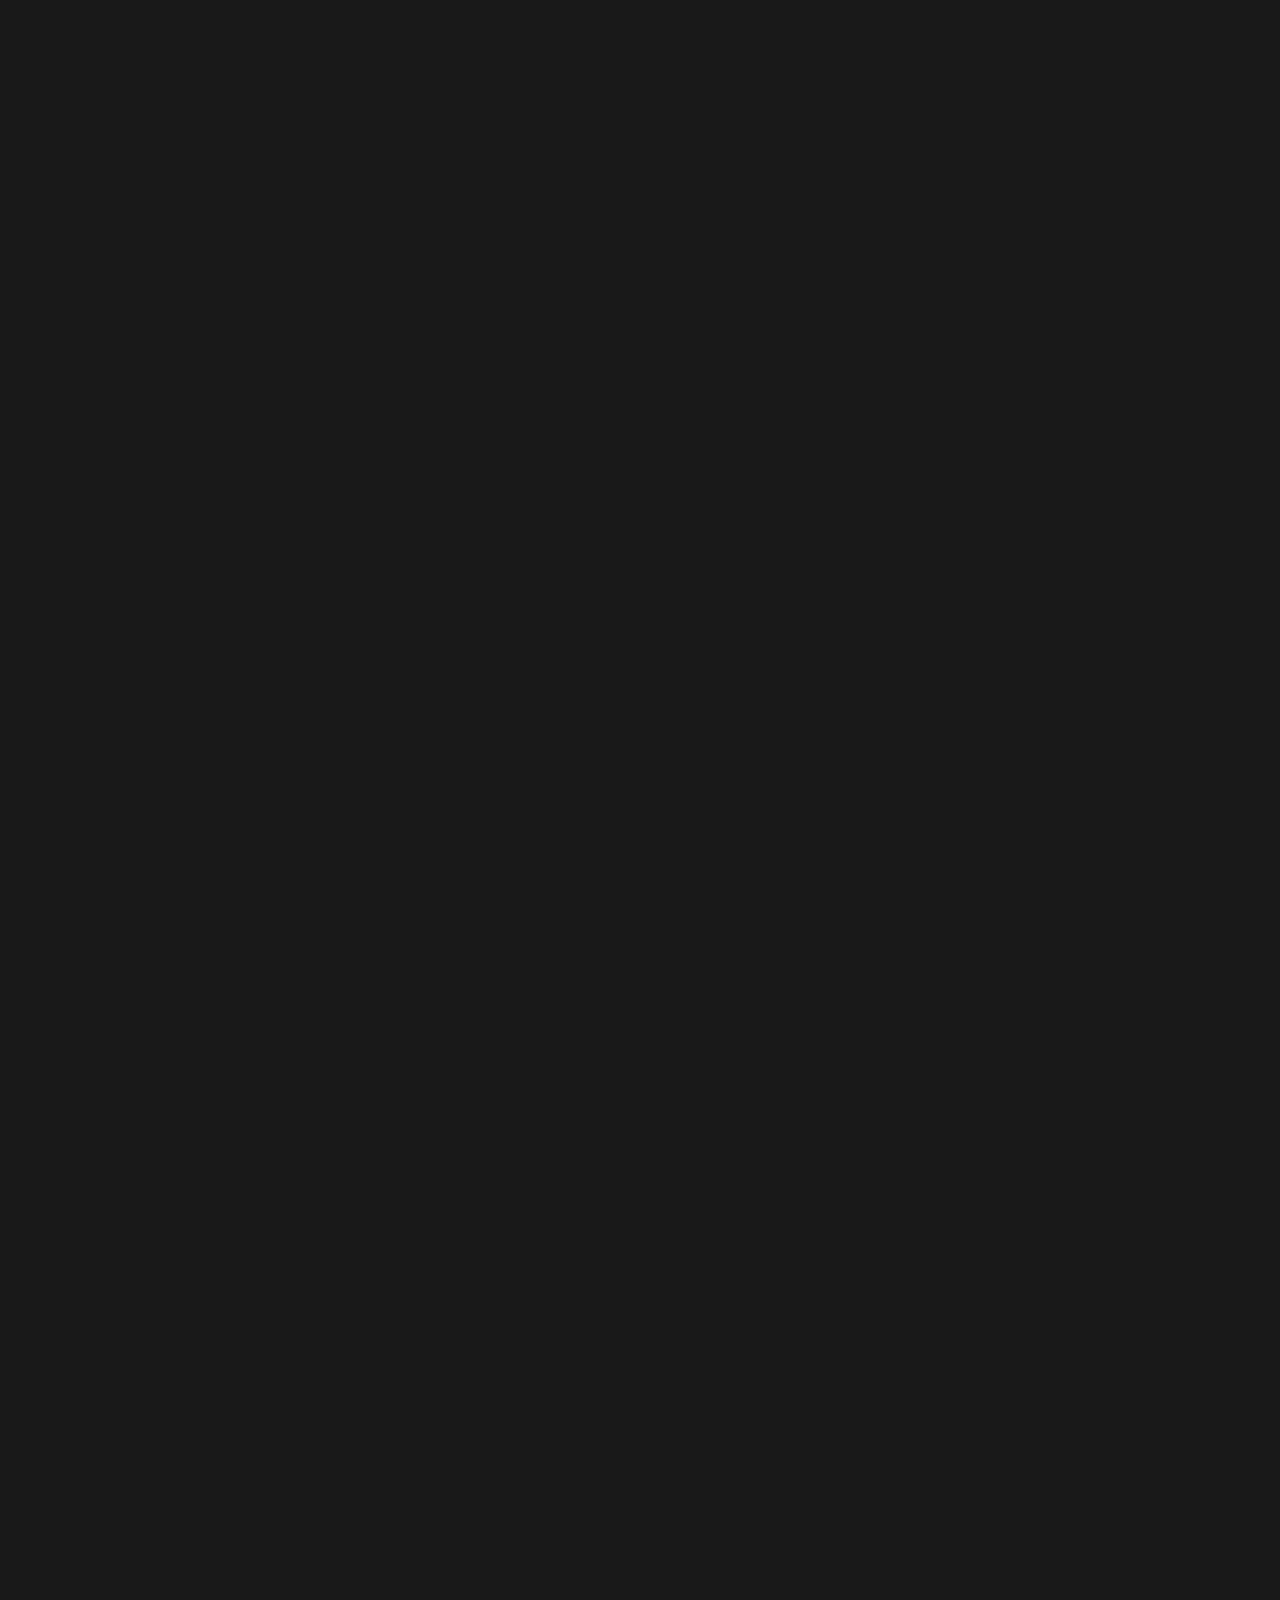
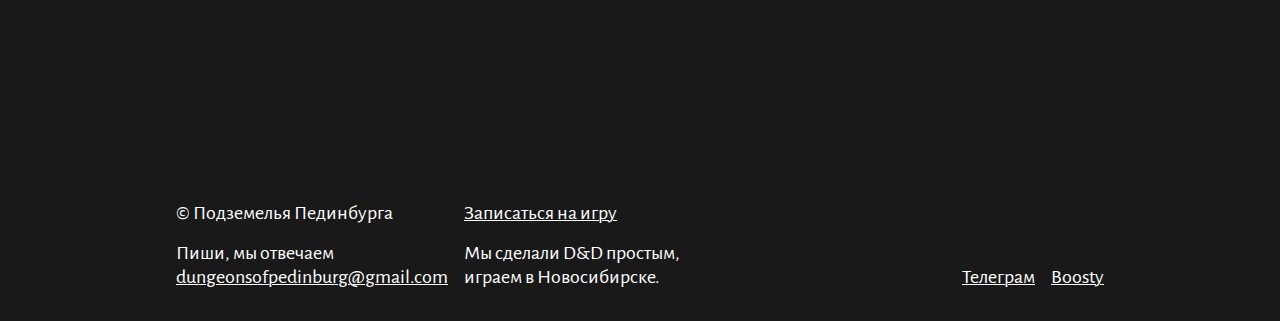
==== commit 97c4a34c: "Add files via upload" ====
--- a/sibirian.html
+++ b/sibirian.html
@@ -33,39 +33,41 @@
         <ul class="main__caption">
             <li class="main__caption-item">Версия 0.1</li>
             <li class="main__caption-circle"></li>
-            <li class="main__caption-item">1 марта 2025</li>
+            <li class="main__caption-item">5 марта 2025</li>
         </ul>
         <h1 class="main__h1" ><img src="/assets/img/main__h1.svg" alt="Сибириан"></h1>
     </div>
 
     <article class="main__lead">
-        <p class="main__lead-item">Добро пожаловать в мир Сибириан — вселенную, где магия и стихии переплетаются, создавая уникальную и захватывающую реальность. Здесь великие маги кастуют фаерболы, бывалые вояки пьянствуют между своими похождениями в трактирах, а назойливые, но честные воры крадут их кошельки чтобы прикупить себе новенький кинжал.</p>
-        <p class="main__lead-item">Множество приключений ещё ждут своих героев, нераскрытые загадки таятся на просторах Подземелий Пединбурга. Но знаешь ли ты, салага, с чего всё началось? Садись и вчитывайся внимательно, сейчас ты будешь вкуривать чистейший лор и ты узнаешь как зародилась вселенная Сибириан и Подземелья Пединбурга!</p>
+        <p class="main__lead-item">Да, ты все правильно понял — у Подземелий Пединбурга появился свой собственный сеттинг. Мы давно мечтали об этом. Нам хотелось, чтобы истории, которые создают наши Мастера и игроки, были частью чего-то большого, чтобы они дополняли и развивали друг друга.</p>
+        <p class="main__lead-item">Сейчас создание мира Сибириан находится на начальном этапе. Пока никакой конкретики — лишь общие черты. Ниже прописан фундамент игрового мира, его характер, порядок и законы по использованию магии.</p>
     </article>
   </section>
 
   <section class="chapter wrapper animated">
     <div class="chapter__head">
         <p class="chapter__caption">Глава 1</p>
-        <h2 class="chapter__h2">Истоки мироздания</h2>
+        <h2 class="chapter__h2">С чего все началось</h2>
     </div>
 
     <article class="chapter__text">
-        <p class="chapter__text-item">В начале не существовало ничего, или, точнее, почти ничего. Бескрайнее пространство было наполнено бесчисленным множеством разрозненных элементов, которые хаотично плавали в пустоте, символизируя собой безграничный и неструктурированный хаос. Это был момент, когда не было ни формы, ни смысла, ни времени, ни пространства в привычном понимании. Вселенная пребывала в состоянии первозданного потенциала, ожидая момента, когда что-то или кто-то придаст ей структуру и направление.</p>
-        <p class="chapter__text-item">И тогда появился Создатель — существо, возникшее из самой сути мироздания. Создатель не был Богом в привычном понимании. Он не имел формы, имени или личности — это была чистая сила, ставшая воплощением вселенной, аккумулировавшая в себе всю её мощь и энергию, стремящаяся к равновесию и представляющая вселенский порядок.</p>
-        <p class="chapter__text-item">Однако сила мироздания оказалась настолько велика, что даже Создатель не мог удерживать её в одиночку. Энергия вселенной была слишком необузданной, слишком многогранной, чтобы быть под контролем одного существа.</p>
+        <p class="chapter__text-item">В начале не было ничего, ну или почти ничего. Разрозненные частицы вселенной хаотично плавали в бескрайней пустоте чёрного космоса. В тот момент не то что планет — жизни как таковой не было. Не было ни времени, ни материи, ни смысла — полнейшая скукота. Вселенная тогда была не в лучшей своей форме, а точнее, вообще её не имела. Такое ощущение, что она ожидала момента, когда что-то или кто-то даст ей пинка и задаст направление и структуру.</p>
+        <p class="chapter__text-item">И тогда появился Создатель — существо, возникшее из самой сути мироздания. Создатель не был Богом в привычном понимании, он скорее являлся воплощением самой вселенной — владел её мощью и энергией, не имея формы, голоса или личности.</p>
+        <p class="chapter__text-item">Однако, насколько бы Создатель ни старался, сила бесконечно расширяющейся вселенной была настолько велика, что он не мог удерживать её в одиночку. Она была слишком многогранной, чтобы быть под контролем одного существа, поэтому Создатель решил изменить устройство вселенной.</p>
 
         <div class="chapter__column">
             <article class="chapter__column-block">
                 <h3 class="chapter__h3">Восемь стихий</h3>
-                <p class="chapter__text-item">Создатель решил разделить свою силу. Он структурировал энергию, создав восемь первородных стихий. Создатель, пронизывая хаос, высек искру — создал Огонь. Сгустил хаос в текучесть — явилась Вода. Уплотнил материю — родилась Земля. Наполнил энергию легкостью — возник Воздух. Извлек сияние — появился Свет. Сохранил глубину — проявилась Тьма. Вдохнул сущность — зародилась Жизнь. Обозначил предел — пришла Смерть.</p>
-                <p class="chapter__text-item">Эти стихии были основой всего сущего, фундаментом, на котором зиждется бытие. Огонь, вода, земля и воздух представляли собой физическую материю, которую можно ощутить и почувствовать. А свет, тьма, жизнь и смерть являлись метафизической тканью реальности, представляя основу вселенной, невидимую для простых смертных.</p>
-            </article>
-            <article class="chapter__column-block">
-                <h3 class="chapter__h3">—</h3>
-                <p class="chapter__text-item">Затем, чтобы обеспечить баланс и гармонию, Создатель сотворил Божественный пантеон из величественных существ, каждое из которых стало представителем одной из стихий. Власть над каждой стихией делилась между двумя Богами — Богом Порядка и Богом Хаоса, таким образом, всего Богов было шестнадцать.</p>
-                <p class="chapter__text-item">Боги были идеологически отличны друг от друга. Они взаимодействовали между собой, создавая динамический баланс во вселенной. Боги Порядка выступали за системность, закономерность и структуру, а Боги Хаоса — за свободу, адаптивность и индивидуализм.</p>
-            </article>
+                <p class="chapter__text-item">Вселенная с самого своего начала была заполнена разрозненными первородными частицами, которые создавали её ткань. Частицы были настолько разрозненными, что не могли представлять из себя ничего существенного или материального.</p>
+                <p class="chapter__text-item">Создатель структурировал частицы, создав восемь первородных стихий. Пронизывая пустоту, он высек искру — появился Огонь. Сгустил мироздание в текучесть, тем самым появилась Вода. Уплотнил первородную ткань — родилась Земля. Наполнил энергию лёгкостью, и появился Воздух. Извлёк сияние — появился Свет. Сохранив глубину, явил Тьму. Вдохнул сущность — зародилась Жизнь. Обозначил предел — пришла Смерть.</p>
+                <p class="chapter__text-item">Стихии вселенной стали структурированной основой всего сущего. Огонь, Вода, Земля и Воздух стали представлять физическую материю, которую можно ощутить и почувствовать. Свет, Тьма, Жизнь и Смерть стали, наоборот, метафизической тканью реальности, которую нельзя просто так ощутить.</p>
+              </article>
+            <article class="chapter__column-block">
+                <h3 class="chapter__h3">Божественный пантеон</h3>
+                <p class="chapter__text-item">Когда стихии были созданы, структурировав все частицы во вселенной, Создатель пошёл дальше. Он стремился сделать так, чтобы энергия вселенной не концентрировалась лишь в его руках. Он намеревался разделить свою власть над вселенной.</p>
+                <p class="chapter__text-item">Чтобы распределить власть, Создатель сотворил Божественный пантеон, состоящий из шестнадцати Богов, каждый из которых стал представителем одной из восьми стихий вселенной — по два Бога на стихию.</p>
+                <p class="chapter__text-item">Боги разделились на два идеологически отличных друг от друга союза: Богов Порядка и Богов Хаоса. Боги Порядка выступали за законность и системность в управлении вселенной, а Боги Хаоса — за безграничную свободу и индивидуализм. Каждая стихия управлялась одним Богом Порядка и одним Богом Хаоса, что не давало одному из них подчинить себе стихию полностью. Этот динамичный союз стал двигателем развития вселенной, сотворённым Создателем.</p>
+              </article>
         </div>
     </article>
   </section>
@@ -77,22 +79,26 @@
 
   <section class="chapter wrapper animated">
       <div class="chapter__head">
-          <p class="chapter__caption">Глава 1</p>
-          <h2 class="chapter__h2">Истоки мироздания</h2>
+          <p class="chapter__caption">Глава 2</p>
+          <h2 class="chapter__h2">Материальный мир</h2>
       </div>
 
       <article class="chapter__text">
-          <p class="chapter__text-item">I love to do UX projects with complex user activities and/or high ergonomic requirements — the ones that require serious research and </p>
-          <p class="chapter__text-item">I love to do UX projects with complex user activities and/or high ergonomic requirements — the ones that require serious research and </p>
+          <p class="chapter__text-item">Шло время, Божественный пантеон безмерно поглощал энергию стихий. Боги, увлечённые своими амбициями и жаждой власти, постоянно конфликтовали друг с другом. Им требовалось всё больше и больше энергии, чтобы удовлетворять собственные желания. Они создали для себя потребительский рай, забыв об изначальной роли хранителей равновесия. Их жадность и бесконечные распри угрожали существованию вселенной.</p>
+          <p class="chapter__text-item">Поняв, что Божественный пантеон лишь нарушает баланс во вселенной, а не сохраняет его, Создатель решил изобрести противовес, который бы контролировал Богов и ограничивал их в потреблении ресурсов вселенной.</p>
+          <p class="chapter__text-item">И тогда появился Материальный мир: звёзды, галактики, солнечные системы, планеты и живые существа. Вселенная наполнилась живой материей, став по-настоящему разнообразной. К сожалению, чтобы сотворить материю, Создателю пришлось пожертвовать собой и своими последними силами. Создатель стал основой как для Божественного мира, так и для Материального.</p>
+          <p class="chapter__text-item">Божественный пантеон оказался неразрывно связан с Материальным миром. Теперь Боги больше не могли безгранично черпать энергию из стихий. Вместо этого им приходилось получать силу через Материальный мир, что делало их зависимыми от него. Каждый Бог, распространяя своё влияние в Материальном мире, получал энергию через последователей и религии, почитающие его. Стихии, освобождённые от власти Богов, стали самостоятельной и неконтролируемой силой, существующей вне чьего-либо влияния.</p>
 
           <div class="chapter__column">
               <article class="chapter__column-block">
-                  <h3 class="chapter__h3">Восемь стихий</h3>
-                  <p class="chapter__text-item">I love to do UX projects with complex user activities and/or high ergonomic requirements — the ones that require serious research and </p>
-              </article>
-              <article class="chapter__column-block">
-                  <h3 class="chapter__h3">Восемь стихий</h3>
-                  <p class="chapter__text-item">I love to do UX projects with complex user activities and/or high ergonomic requirements — the ones that require serious research and </p>
+                  <h3 class="chapter__h3">Планета Сибириан</h3>
+                  <p class="chapter__text-item">При создании Материального мира из стихий возникла планета, имя ей было — Сибириан. Её недра и поверхность были пронизаны энергией стихий, словно артериями, по которым текла жизнь. На планете стали формироваться уникальные биомы, каждый из которых отражал силу той или иной стихии: огненные пустыни, подводные миры и бескрайние леса. Всё это было частью великого замысла, воплощённого Создателем.</p>
+                  <p class="chapter__text-item">В глубинах планеты и на её поверхности существуют кристаллы, которые являются топливом для поддержания магии на планете. Эти кристаллы имеют то же название, что и планета, на которой они обитают. Для каждой стихии существует свой кристалл Сибириана. Благодаря кристаллам существа создавали магические предметы и улучшали поселения, используя их магическую природу.</p>
+              </article>
+              <article class="chapter__column-block">
+                  <h3 class="chapter__h3">Северные земли</h3>
+                  <p class="chapter__text-item">В начале времён магия и кристаллы Сибириана были в изобилии. Население планеты быстро освоило эти дары, создавая города и магические технологии. На материке Северные земли возникли две могущественные империи, каждая из которых представляла собой противоположные философии и подходы к жизни.</p>
+                  <p class="chapter__text-item">Первая империя верила в строгий контроль, законы и дисциплину. Магия здесь была инструментом, используемым только по правилам, чтобы избежать хаоса. Вторая империя проповедовала свободу и индивидуализм, считая магию даром, который каждый может использовать по своему усмотрению, что часто приводило к непредсказуемым последствиям.</p>
               </article>
           </div>
       </article>
@@ -105,22 +111,27 @@
 
   <section class="chapter wrapper animated">
       <div class="chapter__head">
-          <p class="chapter__caption">Глава 1</p>
-          <h2 class="chapter__h2">Истоки мироздания</h2>
+          <p class="chapter__caption">Глава 3</p>
+          <h2 class="chapter__h2">Война всего человечества</h2>
       </div>
 
     <article class="chapter__text">
-        <p class="chapter__text-item">I love to do UX projects with complex user activities and/or high ergonomic requirements — the ones that require serious research and </p>
-        <p class="chapter__text-item">I love to do UX projects with complex user activities and/or high ergonomic requirements — the ones that require serious research and </p>
+        <p class="chapter__text-item">С ростом силы и магического могущества амбиции человечества стремительно возросли. Магия, некогда редкий дар, стала частью жизни каждого. Она глубоко проникла во все слои общества, став символом статуса, власти и прогресса. Однако это привело к радикализации общества в вопросах её применения. Споры о том, как использовать магию, для каких целей и кто должен её контролировать, разгорались с невероятной силой, разделяя людей на враждующие лагеря. Одни видели в магии благо, другие — угрозу.</p>
+        <p class="chapter__text-item">Радикализация обострила отношения между государствами. Конфликты, ранее решаемые дипломатией, переросли в экономические войны. Торговые эмбарго, магические диверсии и пропаганда разжигали ненависть. Магия стала оружием гибридной войны: маги-шпионы сеяли раздор, а заклинания иллюзий и контроля сознания использовались для массового воздействия на граждан.</p>
+        <p class="chapter__text-item">На границе территорий государств, в священном месте, где находился древний источник кристаллов Сибириана, произошло столкновение. Стороны конфликта не поделили залежи кристаллов. Никто не знает, кто первый взялся за оружие, но были жертвы по обе стороны. После этого инцидента две империи объявили друг другу войну.</p>
 
         <div class="chapter__column">
             <article class="chapter__column-block">
-                <h3 class="chapter__h3">Восемь стихий</h3>
-                <p class="chapter__text-item">I love to do UX projects with complex user activities and/or high ergonomic requirements — the ones that require serious research and </p>
-            </article>
-            <article class="chapter__column-block">
-                <h3 class="chapter__h3">Восемь стихий</h3>
-                <p class="chapter__text-item">I love to do UX projects with complex user activities and/or high ergonomic requirements — the ones that require serious research and </p>
+                <h3 class="chapter__h3">Великая война</h3>
+                <p class="chapter__text-item">Армии обеих империй, усиленные магией, сражались с невиданной разрушительной силой. Магия, ранее использовавшаяся для созидания, стала орудием уничтожения. Волшебники превращали поля сражений в пустоши. Война затянулась на долгие годы, но развитие магии ускорилось, приняв агрессивный характер.</p>
+                <p class="chapter__text-item">Битва, изменившая мир на «до» и «после», произошла на границе государств, где в недрах земли находились кристаллы Сибириана. Заклинания невероятной силы, использованные обеими сторонами, и их воздействие на Сибириан привели к неминуемой катастрофе.</p>
+                <p class="chapter__text-item">В результате последнего сражения образовался разлом, расколовший планету на два полушария. Государства оказались на грани коллапса. Магия, вышедшая из-под контроля, сеяла разрушения, появлялись природные катаклизмы и магические аномалии, биомы проявляли нестабильность и свою негативную суть, а разлом, наполненный нестабильной энергией, стал источником новых угроз. Мир, некогда единый, лежал в руинах, а его будущее стало неопределённым.</p>
+            </article>
+            <article class="chapter__column-block">
+                <h3 class="chapter__h3">Конфликт пантеона</h3>
+                <p class="chapter__text-item">Боги, наблюдая за войной человечества, вступили в конфликт между собой, так как у них были разные представления об урегулировании войны. Боги в пантеоне не соглашались с методами друг друга и с тем, какое влияние они оказывают на магию и смертных.</p>
+                <p class="chapter__text-item">Боги Порядка стремились сохранить баланс, понимая, что неконтролируемая магия уничтожит мир. Они пытались взывать к разуму смертных, посылая знамения и пророков, но их голоса тонули в грохоте войны. Их целью было ограничить магию, установив строгие правила, даже если это ослабило бы их влияние.</p>
+                <p class="chapter__text-item">Боги Хаоса, напротив, видели в магии источник силы и жаждали, чтобы она текла без ограничений. Они подстрекали смертных, даруя запретные знания и артефакты, наслаждаясь хаосом и разрушением. Их вмешательство разжигало войну, превращая конфликт в катастрофу невиданных масштабов.</p>
             </article>
         </div>
     </article>
@@ -133,22 +144,26 @@
 
   <section class="chapter wrapper animated">
     <div class="chapter__head">
-        <p class="chapter__caption">Глава 1</p>
-        <h2 class="chapter__h2">Истоки мироздания</h2>
+        <p class="chapter__caption">Глава 4</p>
+        <h2 class="chapter__h2">Мир после войны</h2>
     </div>
 
     <article class="chapter__text">
-        <p class="chapter__text-item">I love to do UX projects with complex user activities and/or high ergonomic requirements — the ones that require serious research and </p>
-        <p class="chapter__text-item">I love to do UX projects with complex user activities and/or high ergonomic requirements — the ones that require serious research and </p>
+        <p class="chapter__text-item">Боги, чьё существование зависело от Материального мира, столкнулись с угрозой. Война человечества достигла масштабов, угрожающих самой планете Сибириан. Если бы конфликт продолжился ещё несколько лет, не утихая, мир был бы уничтожен, а Боги начали бы терять энергию и силу, которую они получали с помощью Материального мира.</p>
+        <p class="chapter__text-item">Осознавая масштаб угрозы, пантеон Богов смог прийти к компромиссу, несмотря на собственные разногласия, чтобы устранить конфликт. Боги Порядка и Боги Хаоса осознавали, что если магия продолжит выходить из-под контроля, планета погибнет, а это невыгодно никому из них. Они решили совместно создать инструменты, ограничивающие магию на планете, но не запрещающие её. Такими инструментами, посланными человечеству, стали Цитадели магии.</p>
 
         <div class="chapter__column">
             <article class="chapter__column-block">
-                <h3 class="chapter__h3">Восемь стихий</h3>
-                <p class="chapter__text-item">I love to do UX projects with complex user activities and/or high ergonomic requirements — the ones that require serious research and </p>
-            </article>
-            <article class="chapter__column-block">
-                <h3 class="chapter__h3">Восемь стихий</h3>
-                <p class="chapter__text-item">I love to do UX projects with complex user activities and/or high ergonomic requirements — the ones that require serious research and </p>
+                <h3 class="chapter__h3">Цитадели магии</h3>
+                <p class="chapter__text-item">Цитадели вобрали в себя излишки магической энергии, включая кристаллы Сибириана. Каждая из них была уникальна, их вид зависел от того, какого типа кристаллы Сибириана они поглотили больше. Принцип их работы прост — они ограничивают избыточную магическую энергию Материального мира, которая ранее была безграничной.</p>
+                <p class="chapter__text-item">Боги не могли полностью лишить мир магии, так как это привело бы к его гибели. Цитадели магии стали балансом между свободой и контролем, между хаосом и порядком.</p>
+                <p class="chapter__text-item">После создания Цитаделей Великая война между существами прекратилась, а сами Цитадели стали символом божественного вмешательства и надежды на мирное будущее.</p>
+            </article>
+            <article class="chapter__column-block">
+                <h3 class="chapter__h3">Планетарный разлом</h3>
+                <p class="chapter__text-item">После того как появился разлом на планете, в него хлынул весь мировой океан, образовав огромную по своей протяжённости и глубине реку.</p>
+                <p class="chapter__text-item">Вода смешивалась с кристаллами Сибириана, лежащими в недрах земли, а разрушительные заклинания армии и начавшиеся катаклизмы то нагревали воду, то замораживали её. Тем самым образовавшаяся великая река вобрала в себя энергию и магию.</p>
+                <p class="chapter__text-item">Сдержать разлом и не дать влиться всему океану в бездну удалось группе магов, бежавших от войны и сохранявших нейтралитет. Но большая часть воды океана всё равно проникла в разлом, раскрыв тем самым новые земли, которые раньше скрывались под толщей воды.</p>
             </article>
         </div>
     </article>
@@ -161,22 +176,26 @@
   
   <section class="chapter wrapper animated">
       <div class="chapter__head">
-          <p class="chapter__caption">Глава 1</p>
-          <h2 class="chapter__h2">Истоки мироздания</h2>
+          <p class="chapter__caption">Глава 5</p>
+          <h2 class="chapter__h2">Что происходит сейчас</h2>
       </div>
 
       <article class="chapter__text">
-          <p class="chapter__text-item">I love to do UX projects with complex user activities and/or high ergonomic requirements — the ones that require serious research and </p>
-          <p class="chapter__text-item">I love to do UX projects with complex user activities and/or high ergonomic requirements — the ones that require serious research and </p>
+          <p class="chapter__text-item">С начала Великой войны прошло пять тысяч лет. Обе могущественные империи исчезли, оставив за собой лишь легенды. По обе стороны разлома, разделяющего Северные земли, сформировались новые союзы — Правобережье и Левобережье. Они стали центрами силы, но оставались хрупкими, не достигая уровня былых империй. Их объединение было вынужденным, держась на шатком балансе интересов и необходимости выживания.</p>
+          <p class="chapter__text-item">Правобережье — сложный и развивающийся союз семи регионов. Его цель — достичь процветания через развитие внутренних ресурсов, изучая науку, производство и магию. Правобережью не хватает природных ресурсов, поэтому оно вынуждено вести торговлю с Левобережьем, что создаёт напряжённость.</p>
+          <p class="chapter__text-item">Левобережье — это союз двух регионов, который во многом является противоположностью Правобережья. Регионы богаты полезными ископаемыми. Рудники и шахты, усеивающие земли Левобережья, являются основой его экономики. Однако сам союз мало что производит, предпочитая выживать за счёт торговли ресурсами с Правобережьем, которое испытывает в них острую нужду.</p>
 
           <div class="chapter__column">
               <article class="chapter__column-block">
-                  <h3 class="chapter__h3">Восемь стихий</h3>
-                  <p class="chapter__text-item">I love to do UX projects with complex user activities and/or high ergonomic requirements — the ones that require serious research and </p>
-              </article>
-              <article class="chapter__column-block">
-                  <h3 class="chapter__h3">Восемь стихий</h3>
-                  <p class="chapter__text-item">I love to do UX projects with complex user activities and/or high ergonomic requirements — the ones that require serious research and </p>
+                  <h3 class="chapter__h3">Холодная война</h3>
+                  <p class="chapter__text-item">Раны Великой войны давно затянулись, но отголоски тех времён до сих пор звучат в сердцах человечества. Ненависть, обиды и старые счёты продолжают жить, отравляя отношения между союзами.</p>
+                  <p class="chapter__text-item">Несмотря на сохраняющиеся торговые отношения между Левобережьем и Правобережьем, между ними царит холодная война, где каждый союз стремится переиграть другого, не доводя дело до новой большой войны.</p>
+                  <p class="chapter__text-item">Внутри самих союзов Левобережья и Правобережья также не всё гладко. Регионы недолюбливают друг друга и борются между собой за контроль над ресурсами, магией и влияние над союзом. Междоусобицы, интриги и внутрирегиональная борьба ослабляют союзы, делая их уязвимыми друг перед другом.</p>
+              </article>
+              <article class="chapter__column-block">
+                  <h3 class="chapter__h3">Использование магии</h3>
+                  <p class="chapter__text-item">Цитадели сократили влияние магии в мире. Заклинателей среди существ стало значительно меньше: лишь немногие сохранили способности, передавая знания из поколения в поколение. Большинство изучают магию с нуля, но многие навсегда потеряли связь с ней.</p>
+                  <p class="chapter__text-item">Магия остается предметом вожделения и страха. В Левобережье магические артефакты ценятся на вес золота, а заклинатели выполняют приказы власть имущих. В Правобережье к магии относятся осторожно и строго, но некоторые мечтают возродить её былую славу.</p>
               </article>
           </div>
       </article>
@@ -189,17 +208,17 @@
     </div>
 
     <div class="author__text">
-      <p>Хаотичные Боги заключилизошла война ской энергии.</p>
+      <p>Над созданием сеттинга Сибириан на данный момент работают два человека. Если ты дочитал до этой строчки, то как минимум заинтересован в том, что здесь происходит. У тебя есть предложение по сеттингу? Хочешь что-то улучшить, поменять или вырезать к чертовой матери? Пиши в общий чат нашего сообщества.</p>
 
       <div class="author__credit">
         <div class="author__credit-item">
           <p>Леша Какаулин</p>
-          <p>Менеджер, дизайнер и автор</p>
+          <p>Менеджер и автор</p>
         </div>
         
         <div class="author__credit-item">
-          <p>Леша Какаулин</p>
-          <p>Менеджер, дизайнер и автор</p>
+          <p>Максим Новиков</p>
+          <p>Автор</p>
         </div>
       </div>
     </div>
--- a/styles/style.css
+++ b/styles/style.css
@@ -113,14 +113,27 @@
 
 
 
+
+h1.index__h1 {
+  font-size: 12rem;
+  line-height: 11rem;
+  opacity: 0.5;
+}
+
+h1.index__h1.wrapper {
+  margin-top: 4rem;
+}
+
 h2 {
-  font-size: calc((((1rem / 2) * 3) / 2) * 3);
+  font-size: calc((((1.5rem / 2) * 3) / 2) * 3);
   line-height: 1em;
+  font-weight: 600;
 }
 
 h3 {
-  font-size: calc((1rem / 2) * 3);
+  font-size: calc((1.5rem / 2) * 3);
   line-height: 1em;
+  font-weight: 600;
 }
 
 .wrapper {
@@ -339,6 +352,7 @@
 
 .author__credit{
   gap: 1rem;
+  width: calc((4/ 12) * 100%);
 }
 
 .author__credit-item *{
@@ -445,6 +459,7 @@
 }
 
 @media (width <= 959px) {
+
   .chapter__column {
     flex-direction: column;
   }
@@ -453,12 +468,17 @@
     width: 70%;
   }
 
+  .chapter.wrapper {
+    margin-top: 4rem;
+  }
+
+  .author.wrapper {
+    margin-top: 4rem;
+  }
+
+
   .wrapper {
     margin: 0 4vw;
-  }
-
-  .header__menu-item:hover {
-    color: var(--linkColor);
   }
 
   .header {
@@ -473,6 +493,14 @@
     grid-template-columns: 1fr; /* Меняем сетку на 1 колонку и N рядов с отступом в 1.25em */
     grid-auto-rows: min-content;
     row-gap: 1.25em;
+    margin-top: 4rem;
+    margin-bottom: 4rem;
+  }
+
+  h1.index__h1 {
+    font-size: 8rem;
+    line-height: 8rem;
+    opacity: 0.5;
   }
 }
 
@@ -480,21 +508,57 @@
 
 
 @media (width <= 679px) {
+
+  h1.index__h1 {
+    font-size: 6rem;
+    line-height: 6rem;
+    opacity: 0.5;
+  }
+
+  .author__credit-item {
+    width: 50%;
+  }
+
+  .chapter__h3 {
+    margin-top: 1.5rem;
+  }
+
+  .chapter__text-item {
+    margin-top: 1.5rem;
+  }
+
+  .author__head img {
+    width: 100%;
+  }
+
+  .header__menu-item:hover {
+    color: var(--linkColor);
+  }
+
+  .main__lead {
+    width: 100%;
+    font-weight: 500;
+    
+  }
+
+  .main__lead-item {
+    line-height: 2rem;
+  }
 
   .chapter__text-item {
     width: 100%;
   }
 
+  .chapter {
+    gap: 2rem;
+  }
+
   .chapter__column-block {
     width: 100%;
   }
 
   .main__h1 img{
     width: 90%;
-  }
-
-  .main__lead {
-    width: calc((10/ 12) * 100%);
   }
 
   .header .header__hamburger {
@@ -621,3 +685,21 @@
 
 }
 
+@media (width <= 419px) {
+  .author__credit {
+    flex-direction: column;
+  }
+
+  .author__credit-item {
+    width: 100%;
+  }
+}
+
+@media (width <= 379px) {
+  h1.index__h1 {
+    font-size: 4rem;
+    line-height: 4rem;
+    opacity: 0.5;
+  }
+}
+
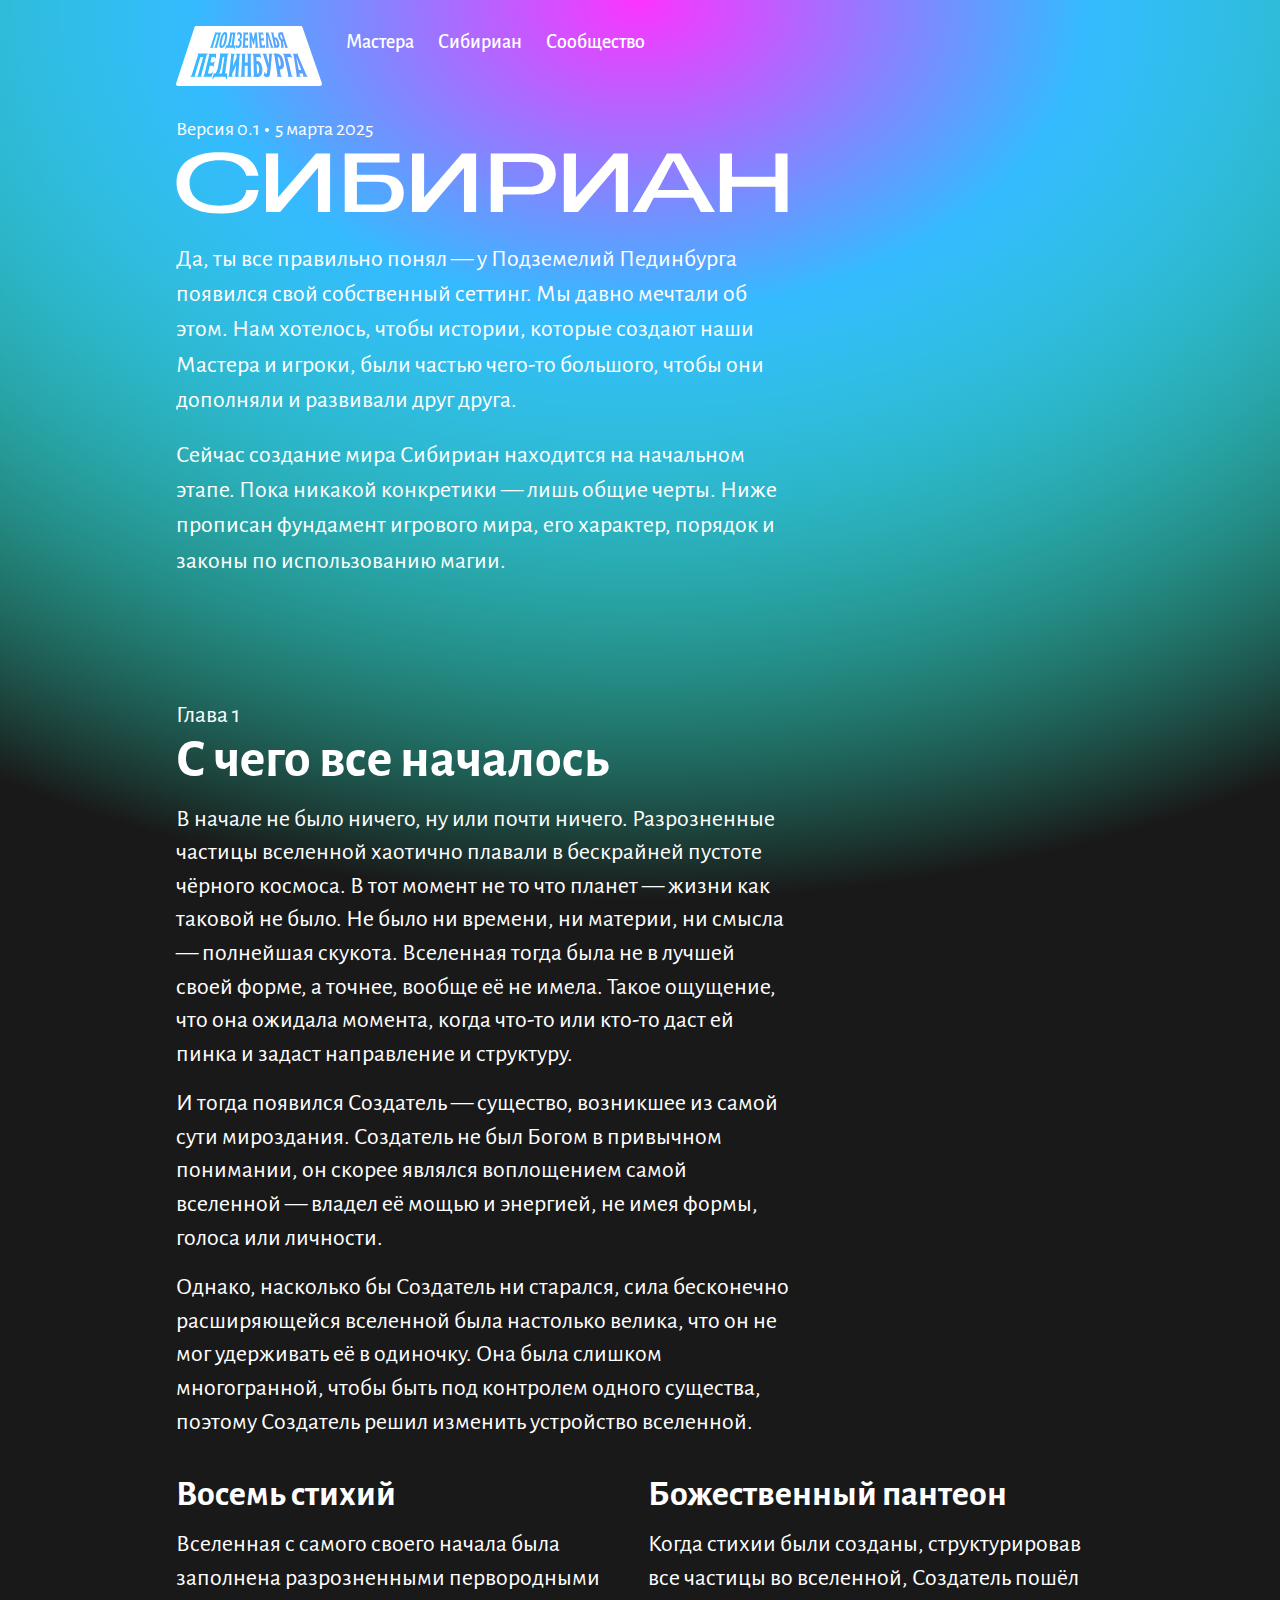
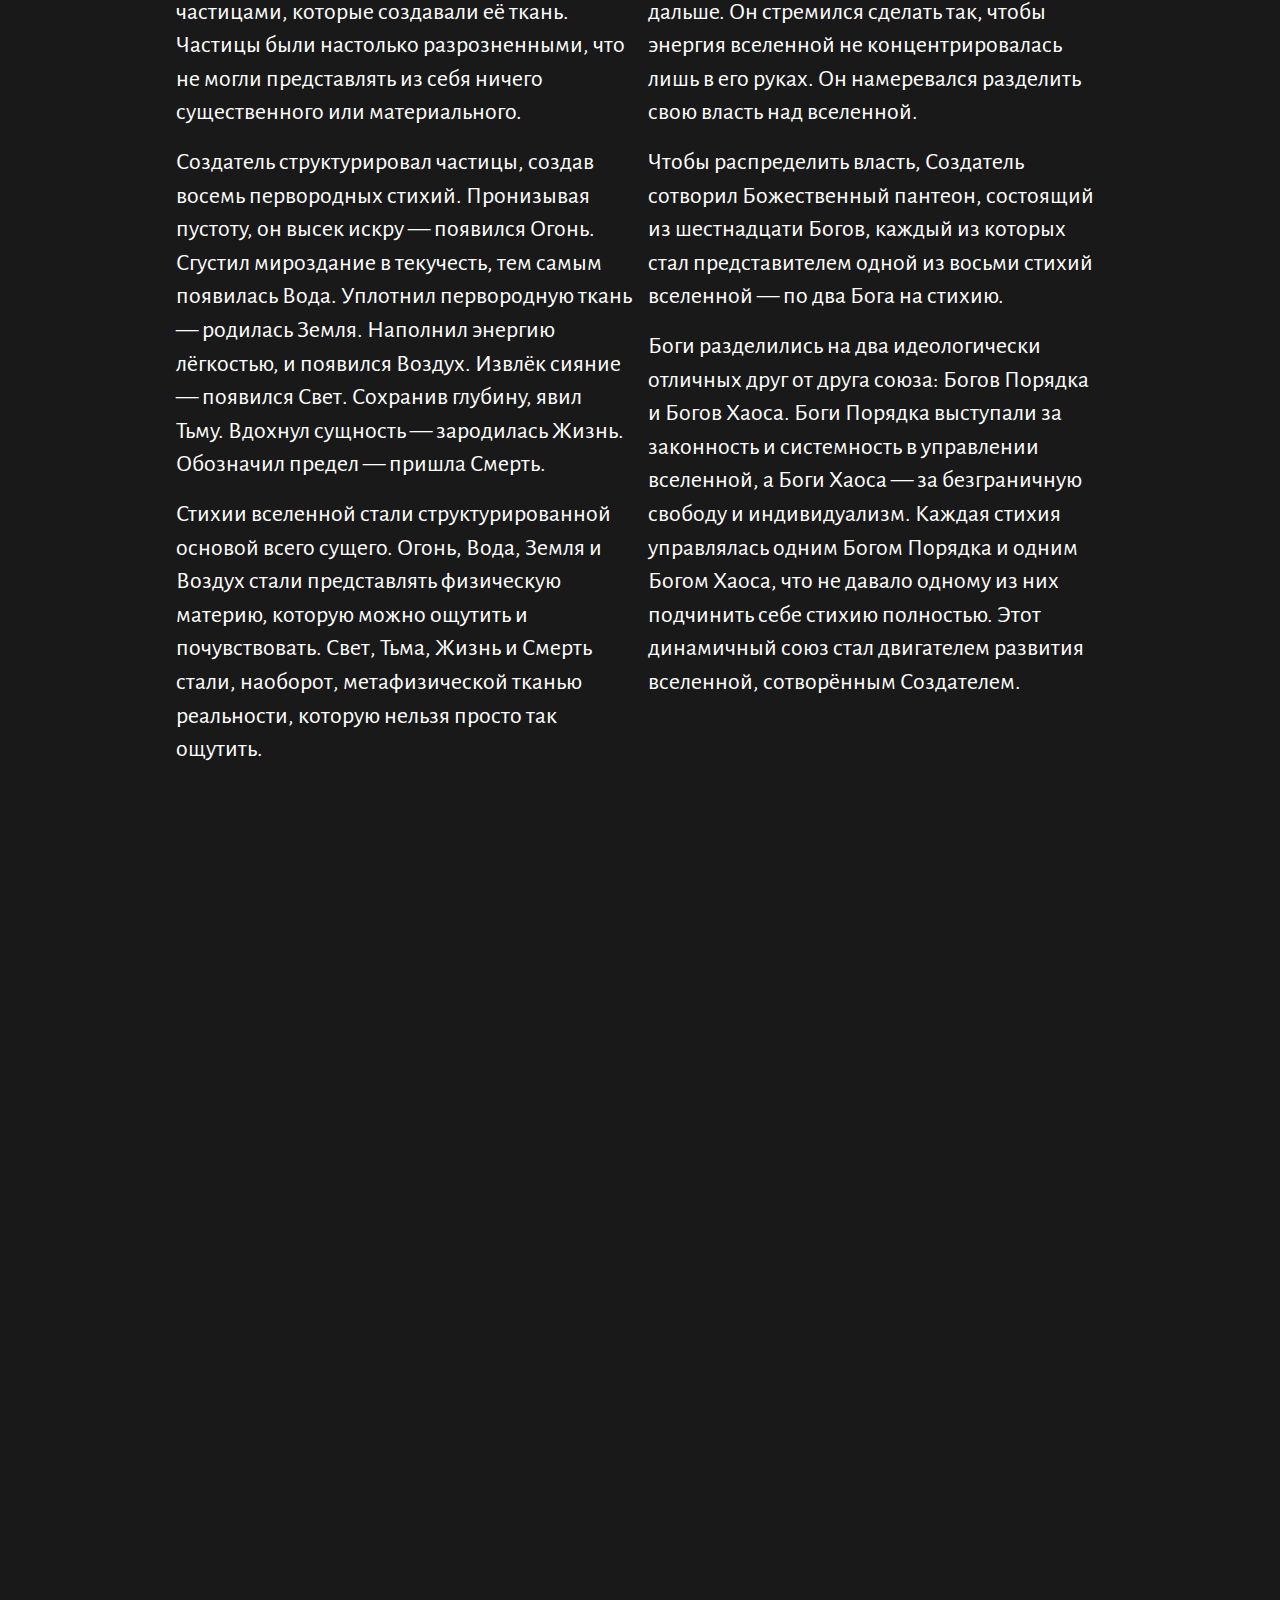
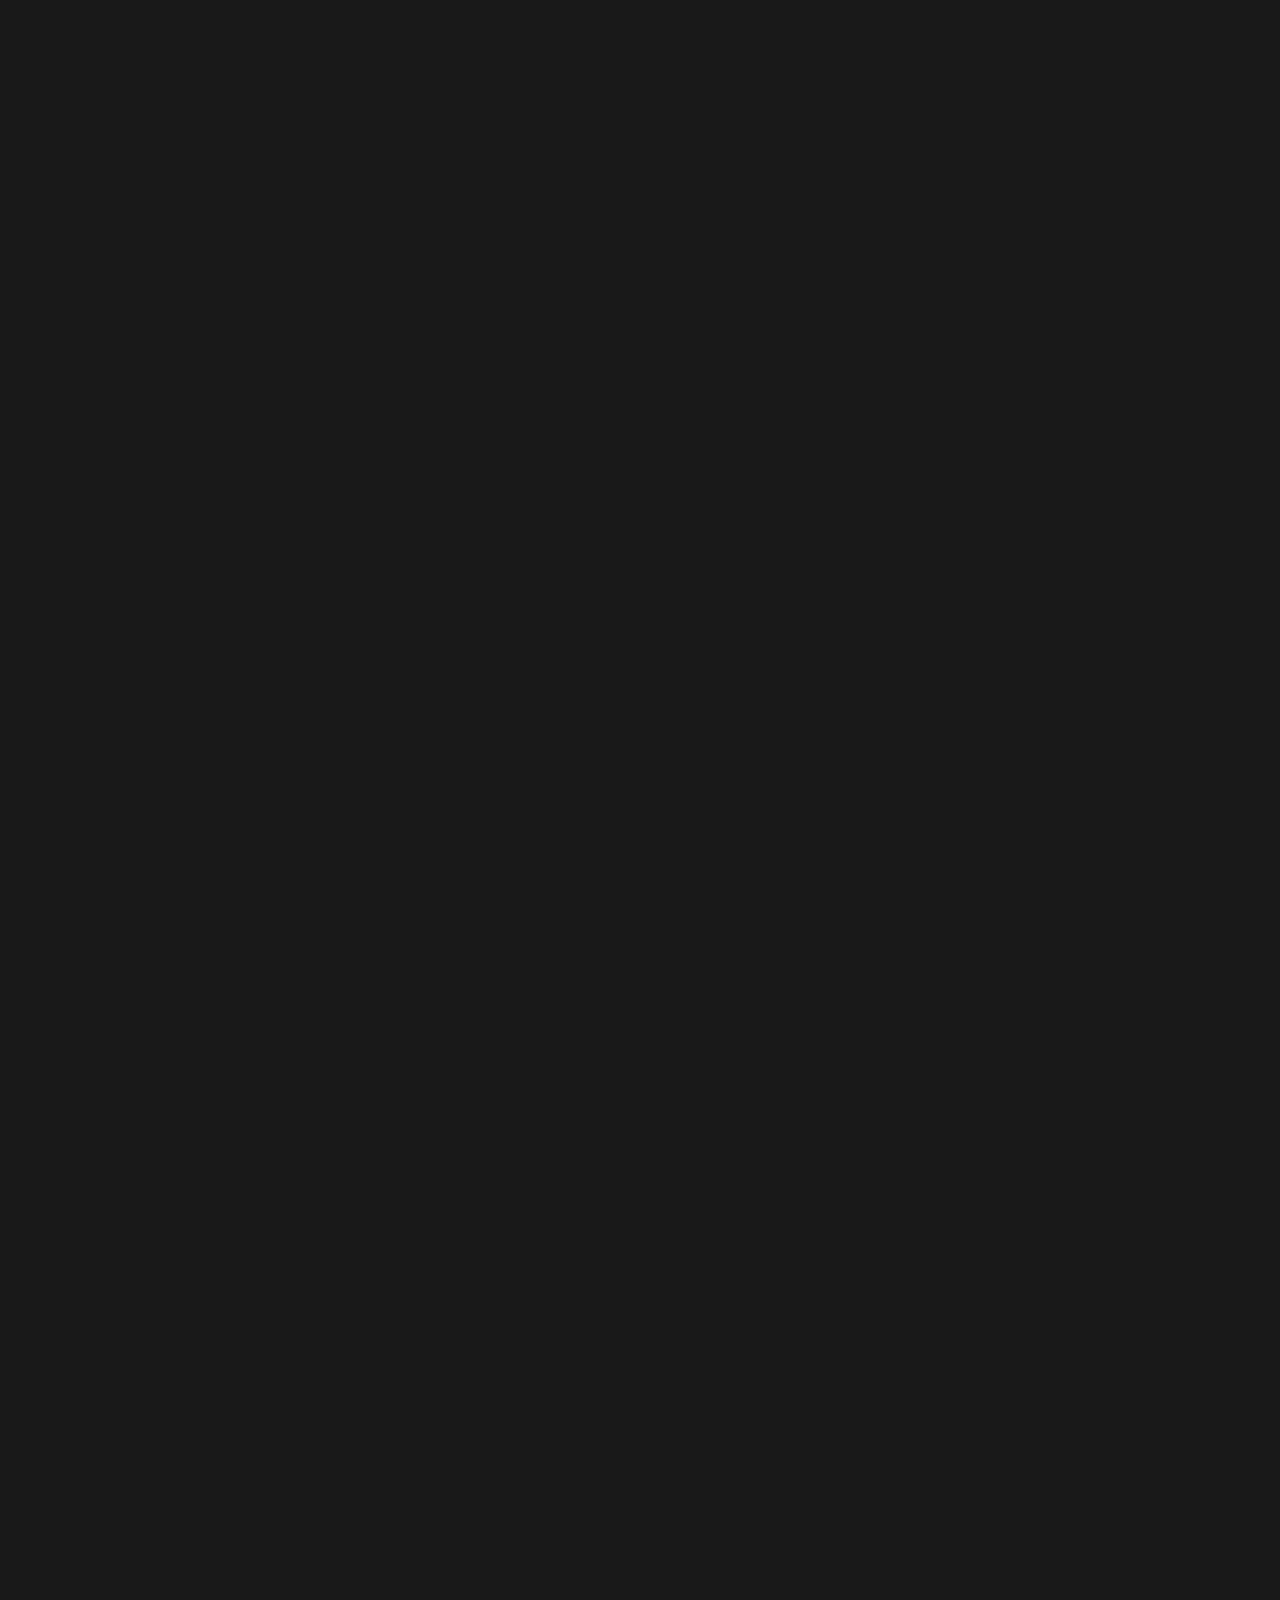
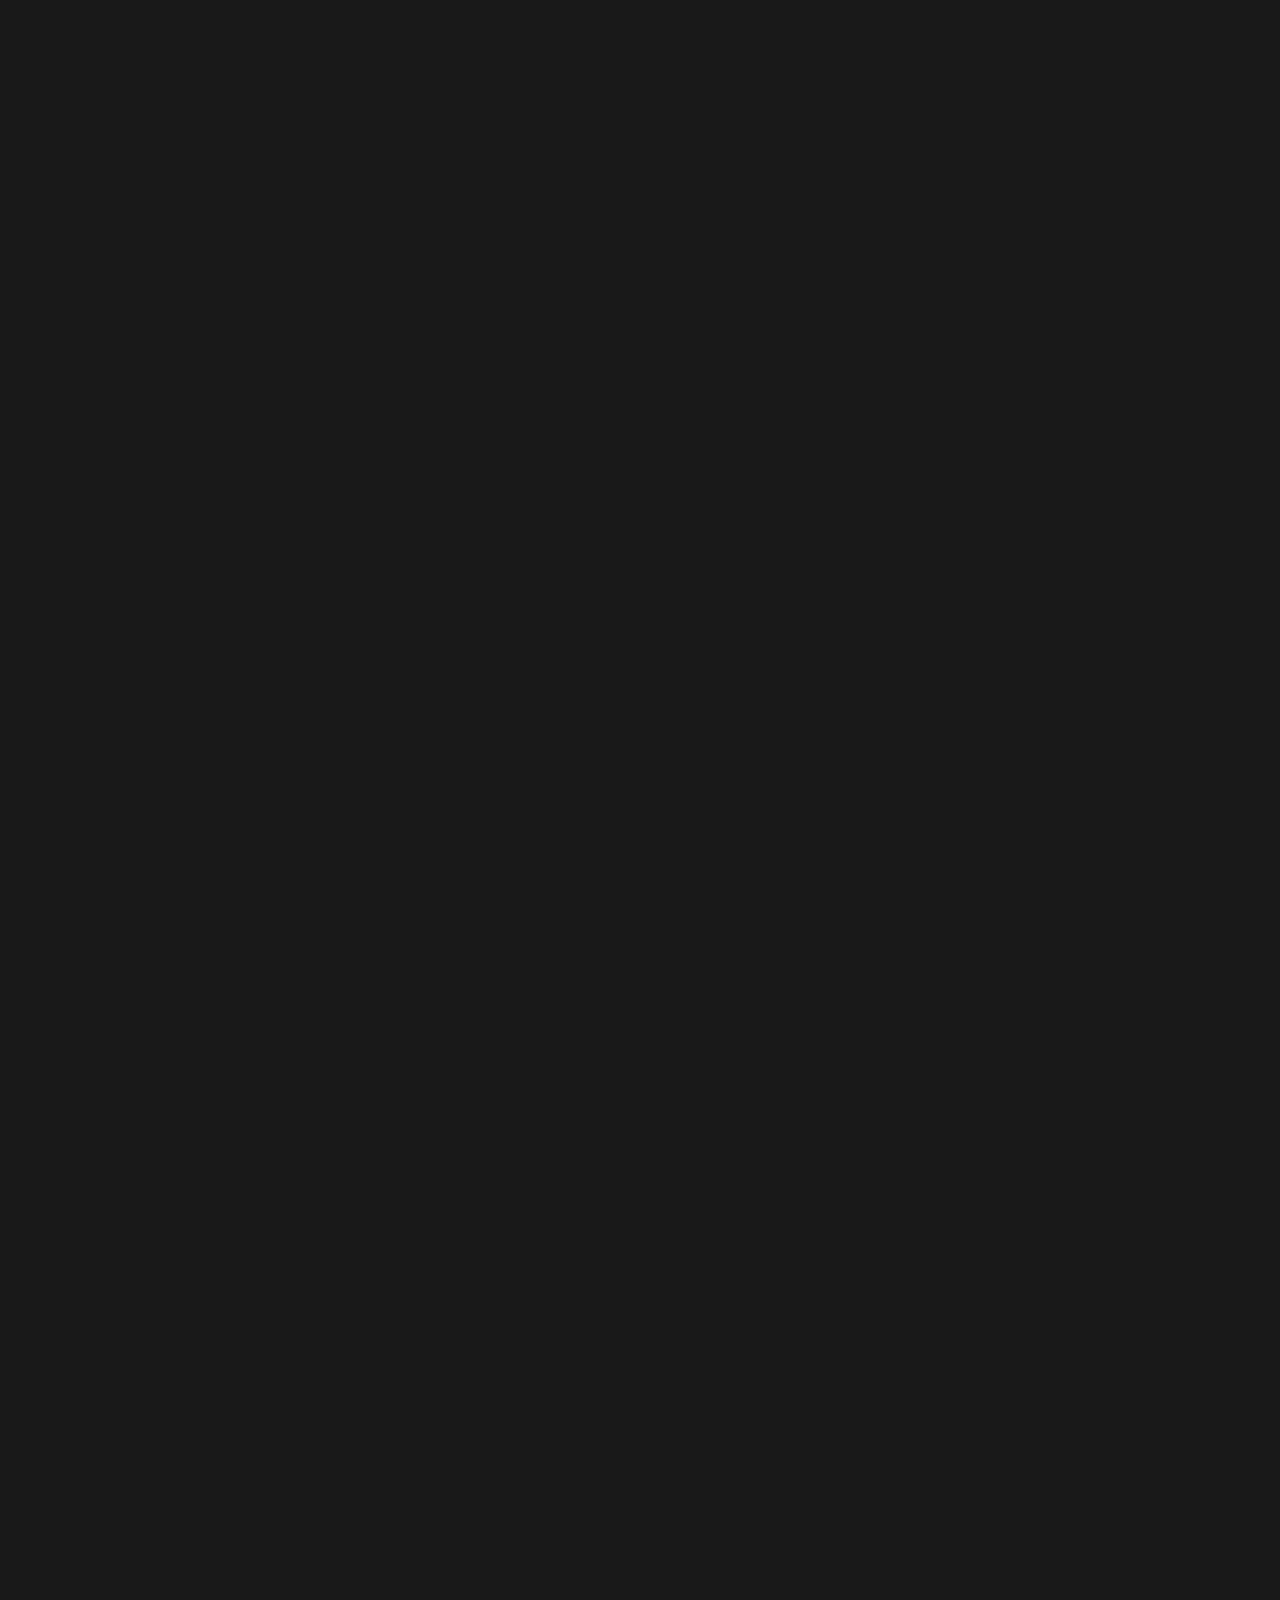
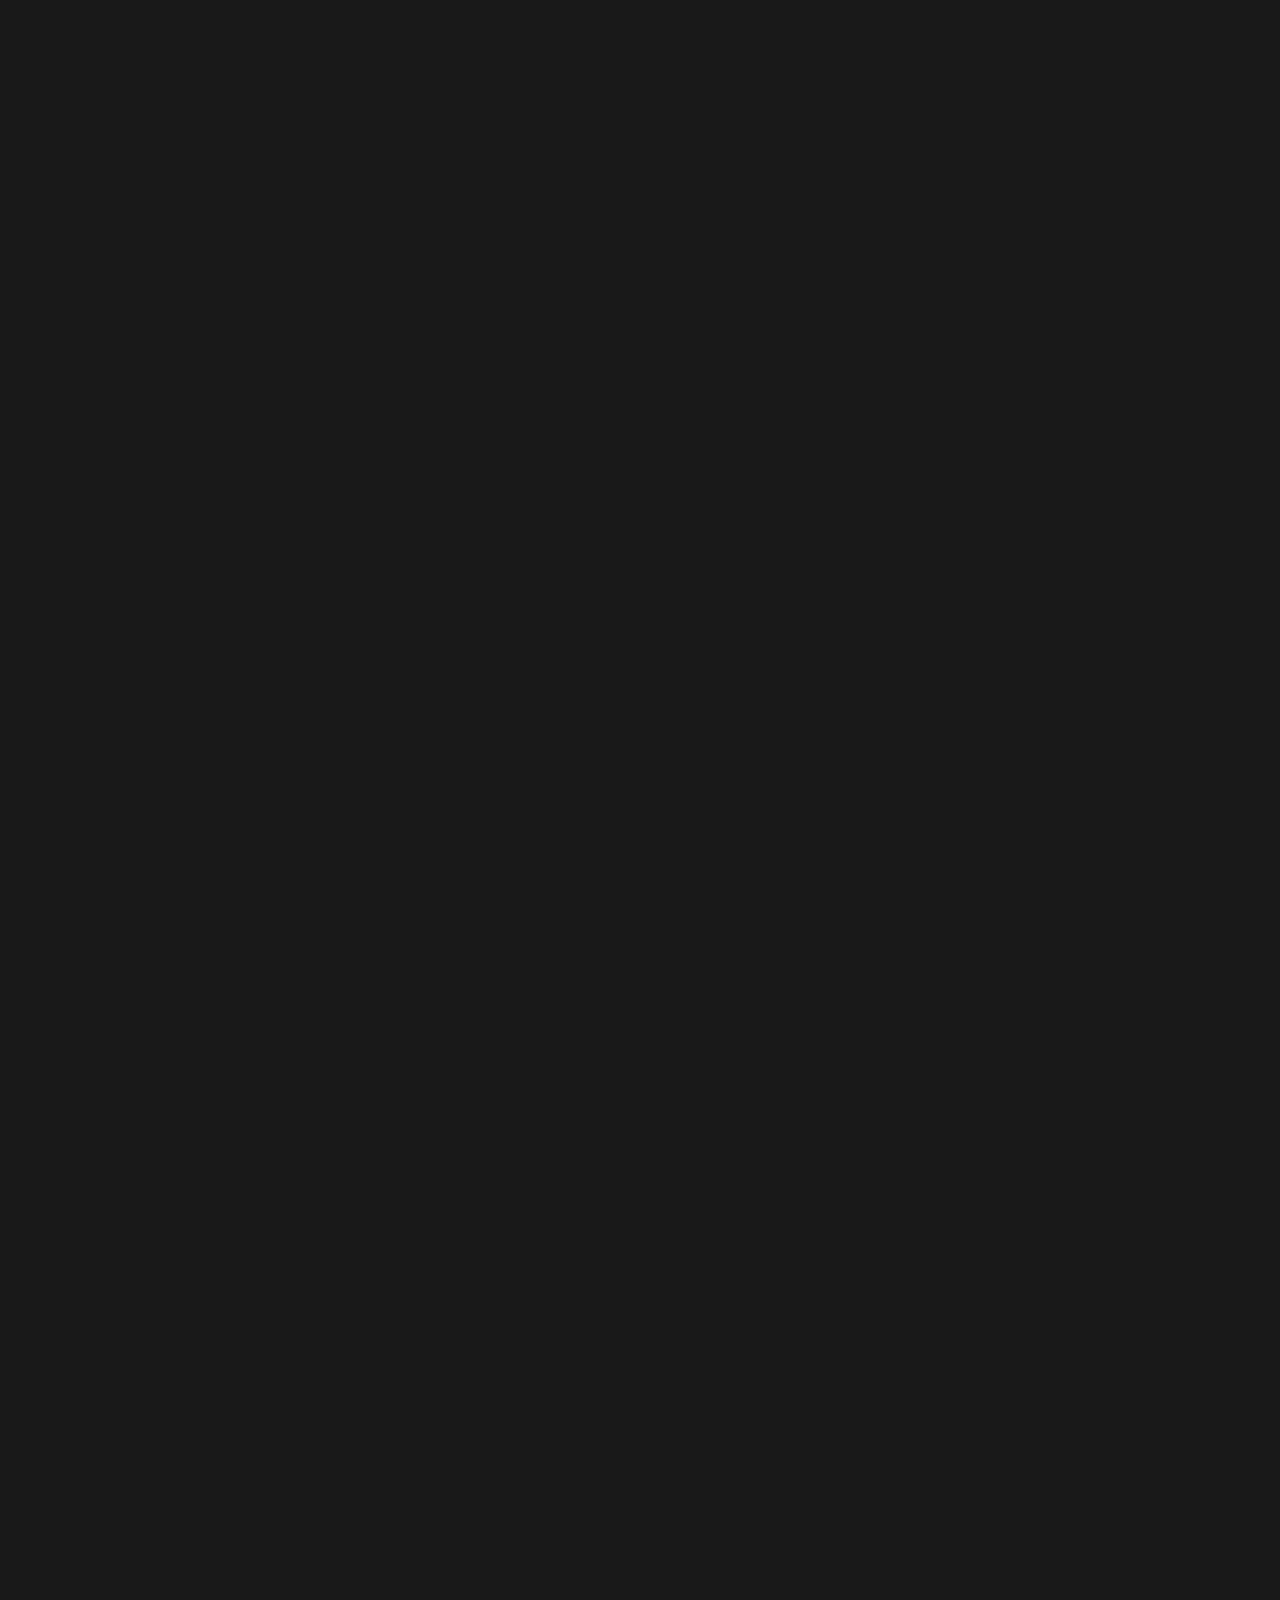
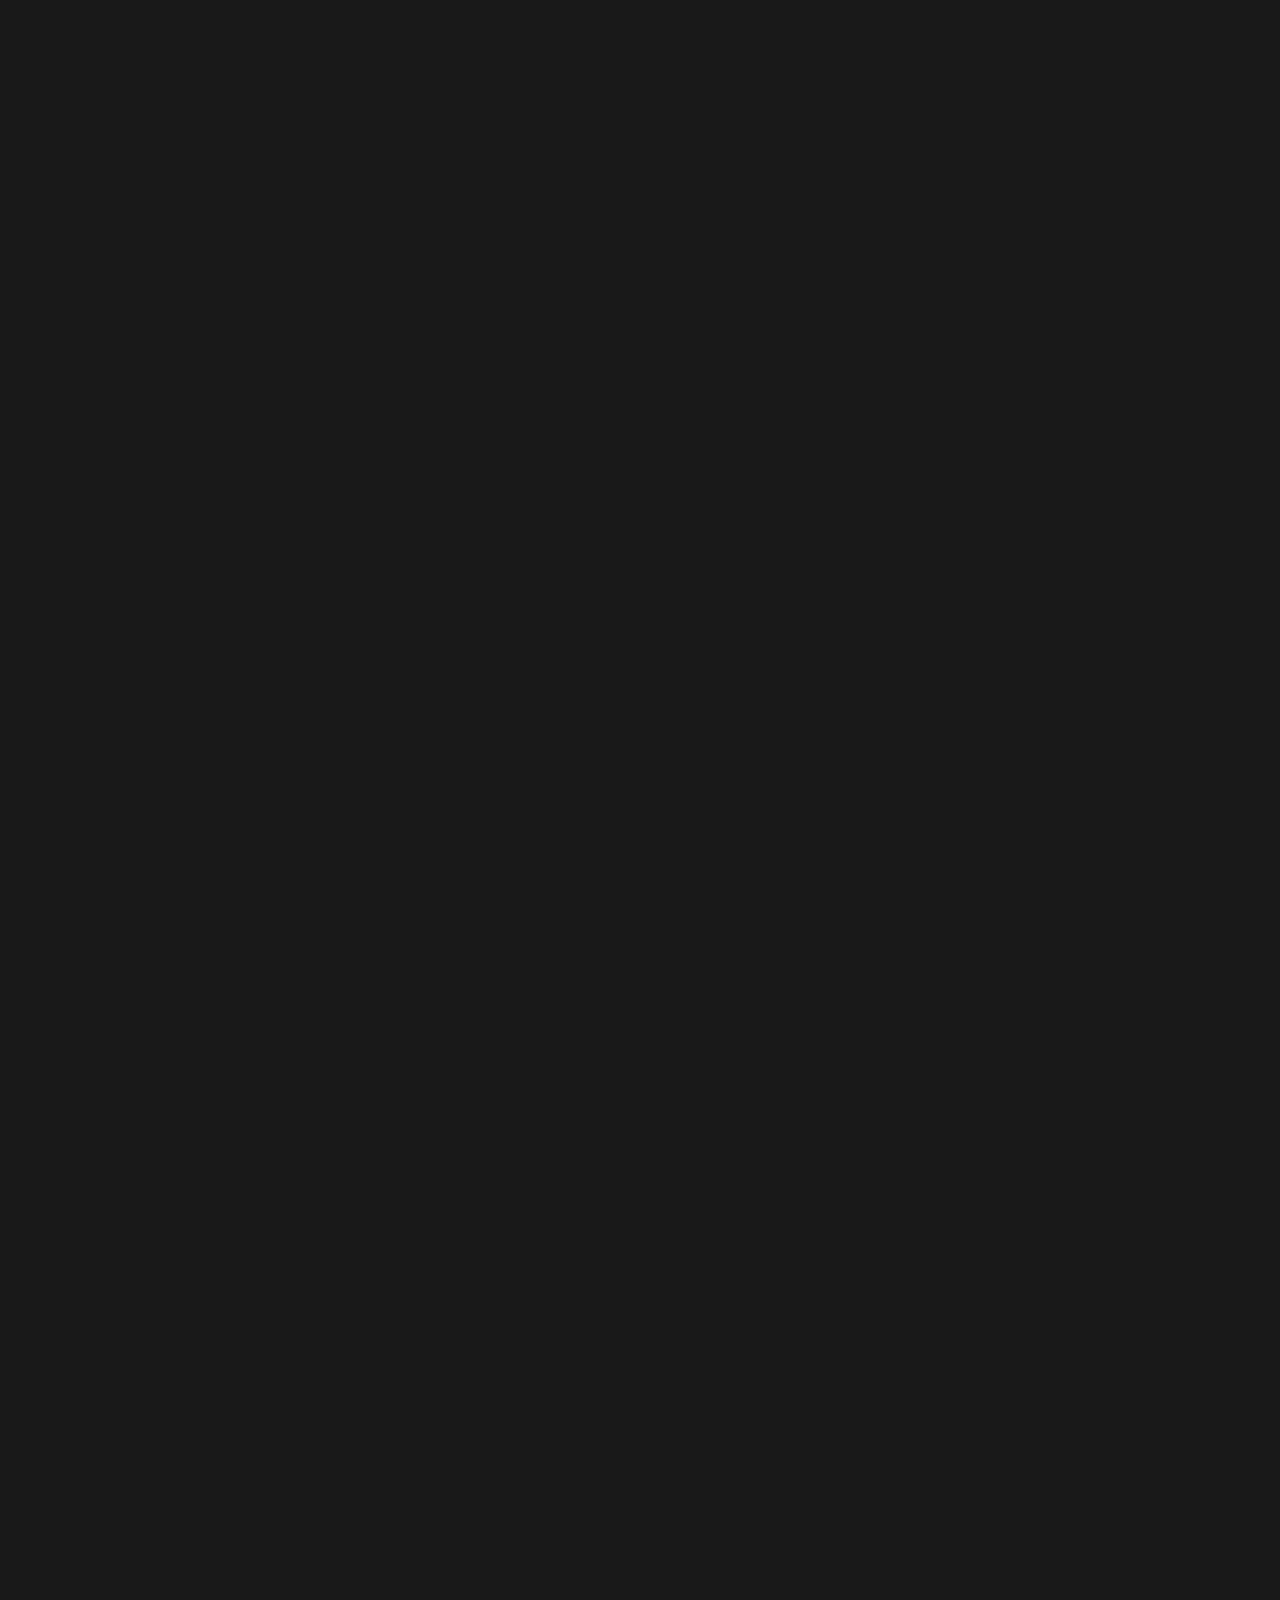
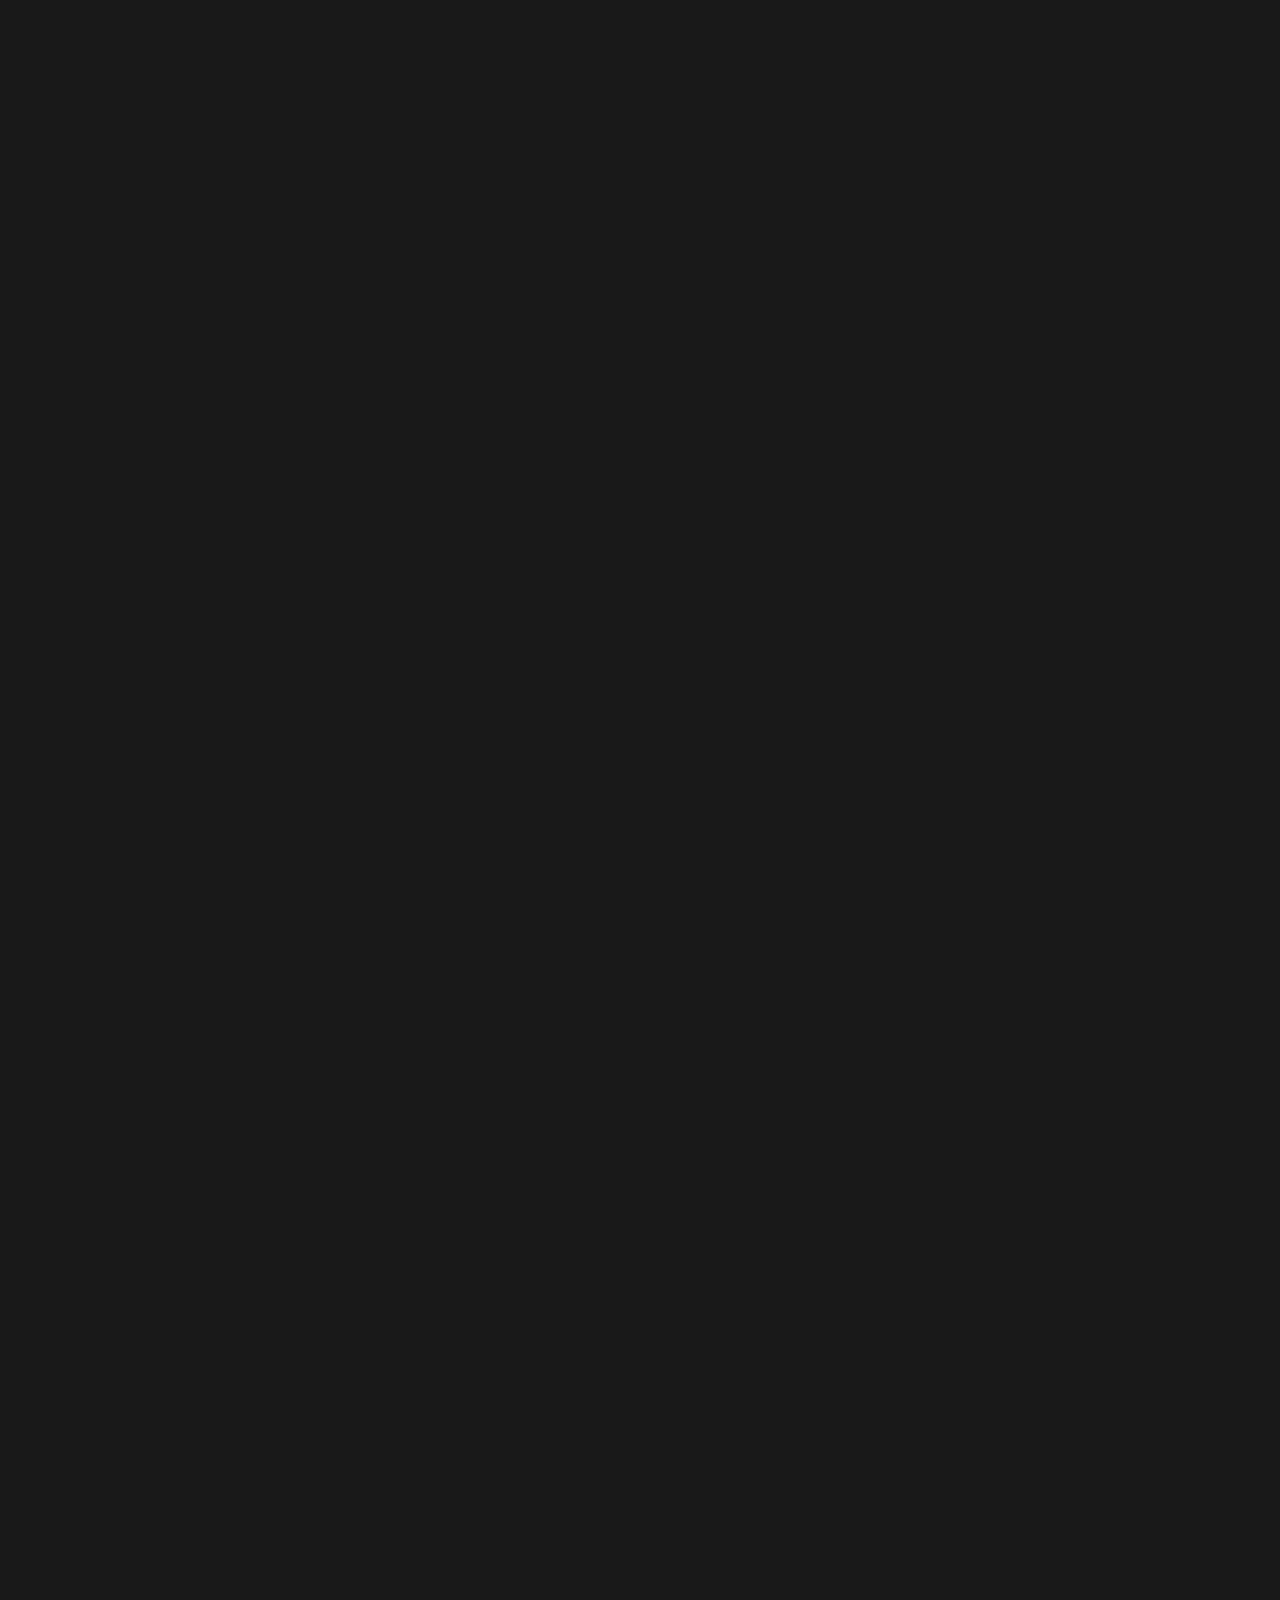
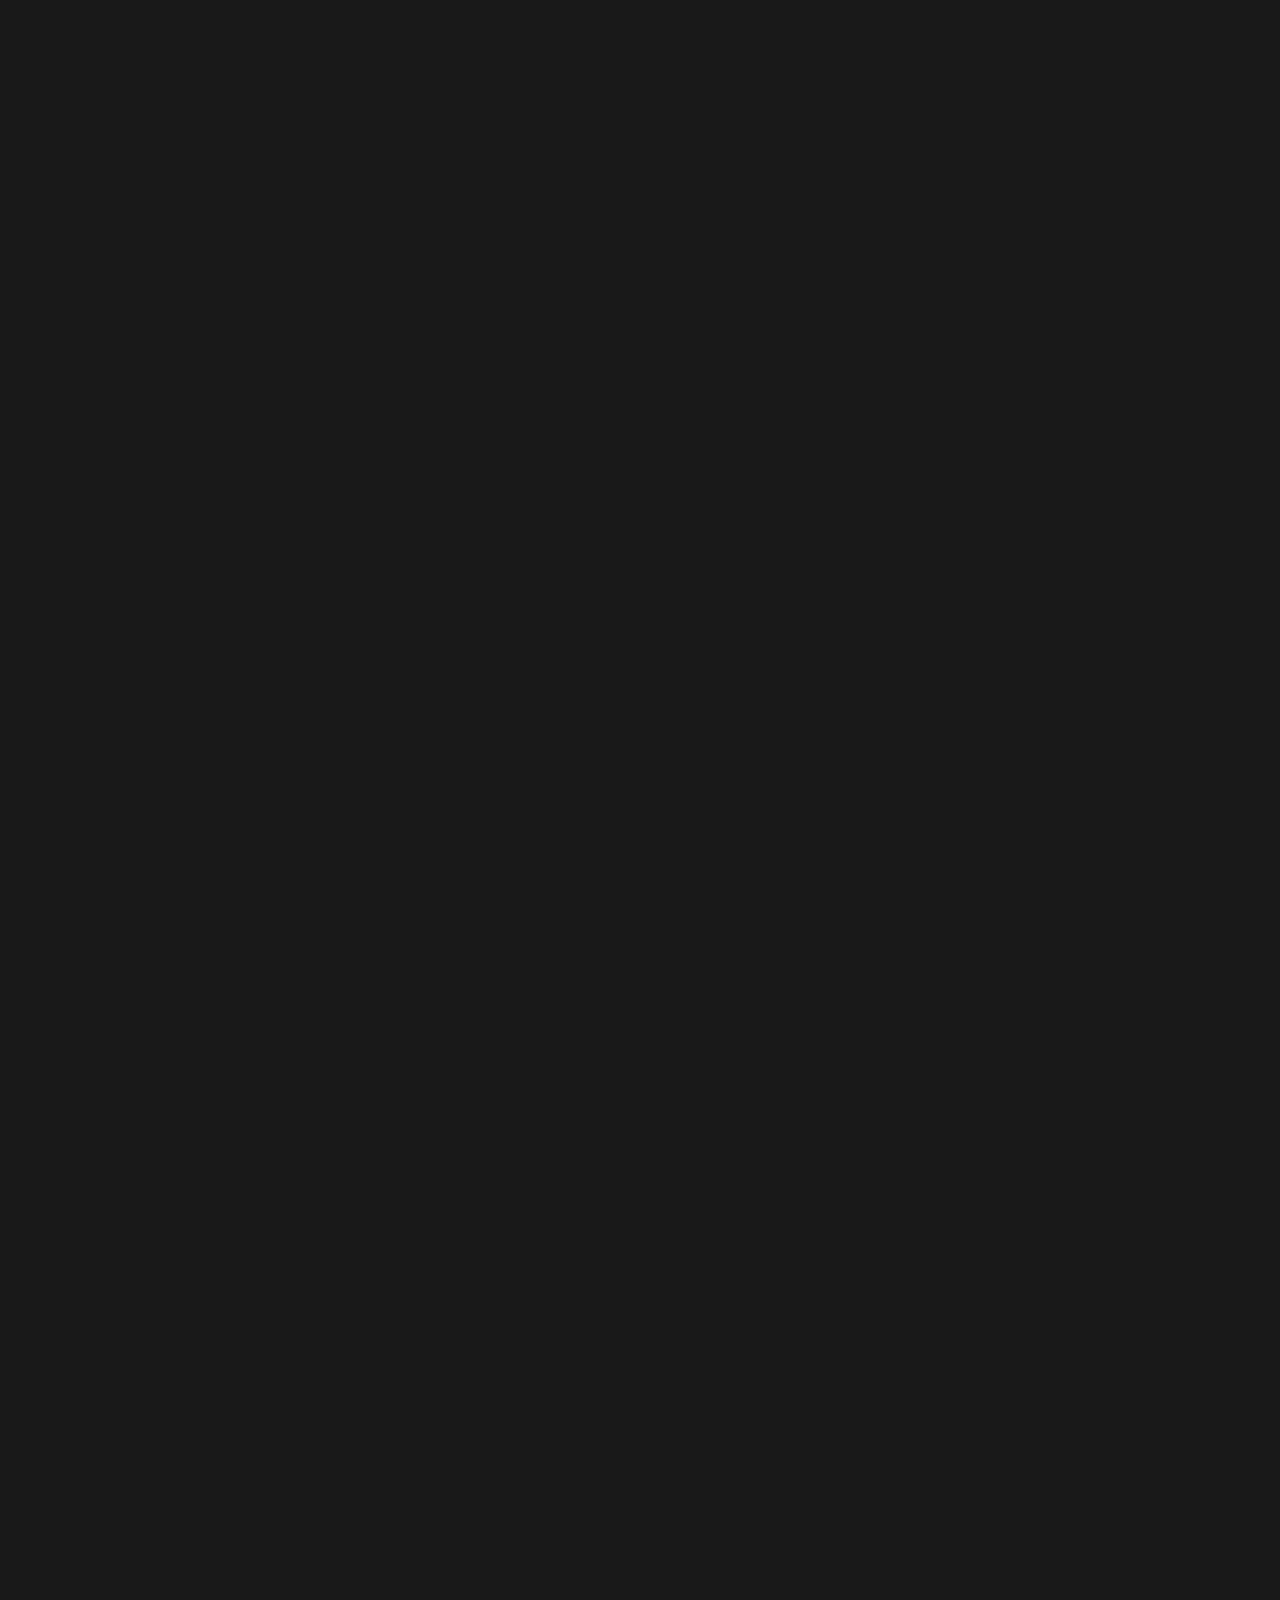
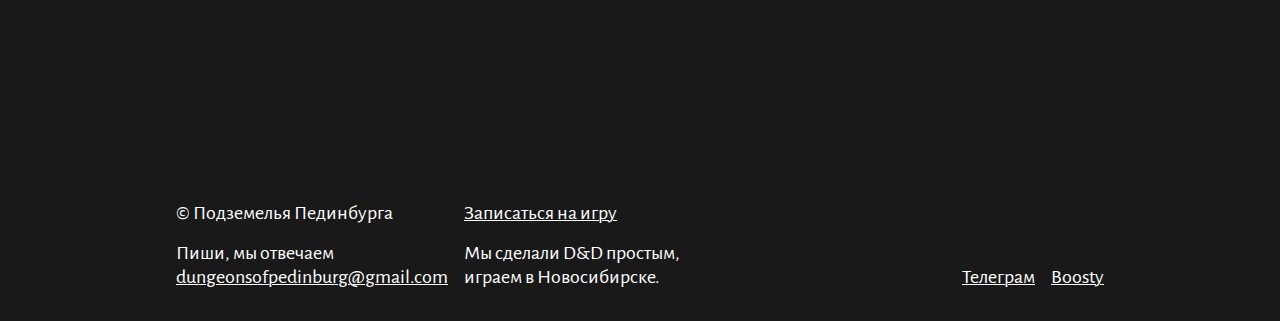
==== commit de3bc8d0: "Add files via upload" ====
--- a/sibirian.html
+++ b/sibirian.html
@@ -5,6 +5,11 @@
     <meta name="viewport" content="width=device-width, initial-scale=1.0">
     <link rel="stylesheet" href="/styles/style.css">
     <link type="image/x-icon" href="/assets/img/favicon.svg" rel="shortcut icon">
+
+    <link rel="preconnect" href="https://fonts.googleapis.com">
+    <link rel="preconnect" href="https://fonts.gstatic.com" crossorigin>
+    <link href="https://fonts.googleapis.com/css2?family=Alegreya+Sans:wght@400;500;700&display=swap" rel="stylesheet">
+
     <script src="/scripts/script.js"></script>
     <title>Сибириан. Игровой сеттинг.</title>
 </head>
@@ -80,7 +85,7 @@
   <section class="chapter wrapper animated">
       <div class="chapter__head">
           <p class="chapter__caption">Глава 2</p>
-          <h2 class="chapter__h2">Материальный мир</h2>
+          <h2 class="chapter__h2">Создание материи</h2>
       </div>
 
       <article class="chapter__text">
--- a/styles/style.css
+++ b/styles/style.css
@@ -10,33 +10,44 @@
   font-style: normal;
   font-weight: 400;
 }
+
+.alegreya-sans-regular {
+  font-family: "Alegreya Sans", sans-serif;
+  font-weight: 400;
+  font-style: normal;
+}
+
+.alegreya-sans-medium {
+  font-family: "Alegreya Sans", sans-serif;
+  font-weight: 500;
+  font-style: normal;
+}
+
+.alegreya-sans-bold {
+  font-family: "Alegreya Sans", sans-serif;
+  font-weight: 700;
+  font-style: normal;
+}
   
 @font-face {
-  font-family: "Alegreya Sans";
+  font-family: "Alegreya Sans", sans-serif;
   src: url("/fonts/AlegreyaSans-Regular.ttf") format("truetype");
   font-style: normal;
   font-weight: 400;
 }
   
 @font-face {
-  font-family: "Alegreya Sans";
+  font-family: "Alegreya Sans", sans-serif;
   src: url("/fonts/AlegreyaSans-Medium.ttf") format("truetype");
   font-style: normal;
   font-weight: 500;
 }
   
 @font-face {
-  font-family: "Alegreya Sans";
+  font-family: "Alegreya Sans", sans-serif;
   src: url("/fonts/AlegreyaSans-Bold.ttf") format("truetype");
   font-style: normal;
   font-weight: 700;
-}
-  
-@font-face {
-  font-family: "Roboto Flex";
-  src: url("/fonts/RobotoFlex-VariableFont.ttf") format("truetype-variations");
-  font-style: normal;
-  font-weight: 660;
 }
 
 html {
@@ -439,6 +450,7 @@
 
   .author__credit {
     flex-direction: row;
+    width: 100%;
   }
 
   .author__credit-item {
@@ -513,6 +525,10 @@
     font-size: 6rem;
     line-height: 6rem;
     opacity: 0.5;
+  }
+
+  .author__credit {
+    width: 100%;
   }
 
   .author__credit-item {
@@ -687,6 +703,7 @@
 
 @media (width <= 419px) {
   .author__credit {
+    width: 100%;
     flex-direction: column;
   }
 
